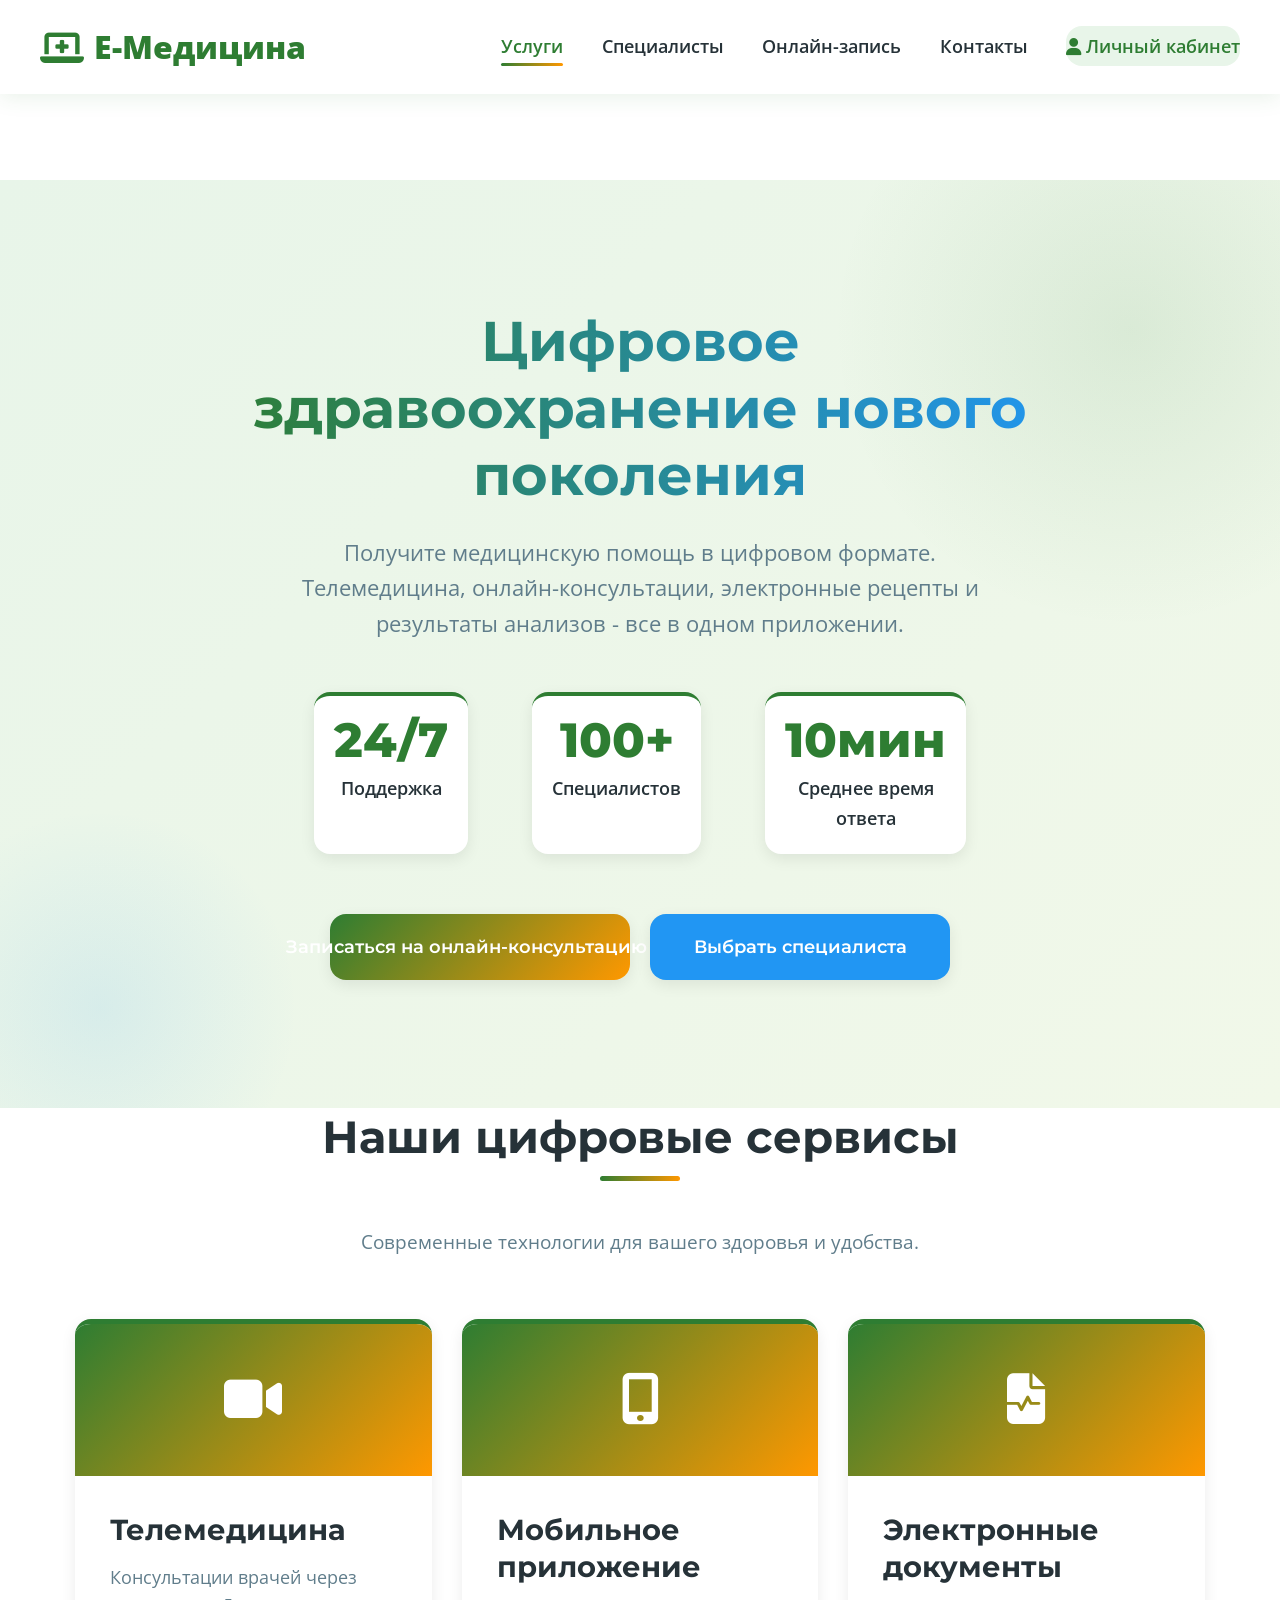
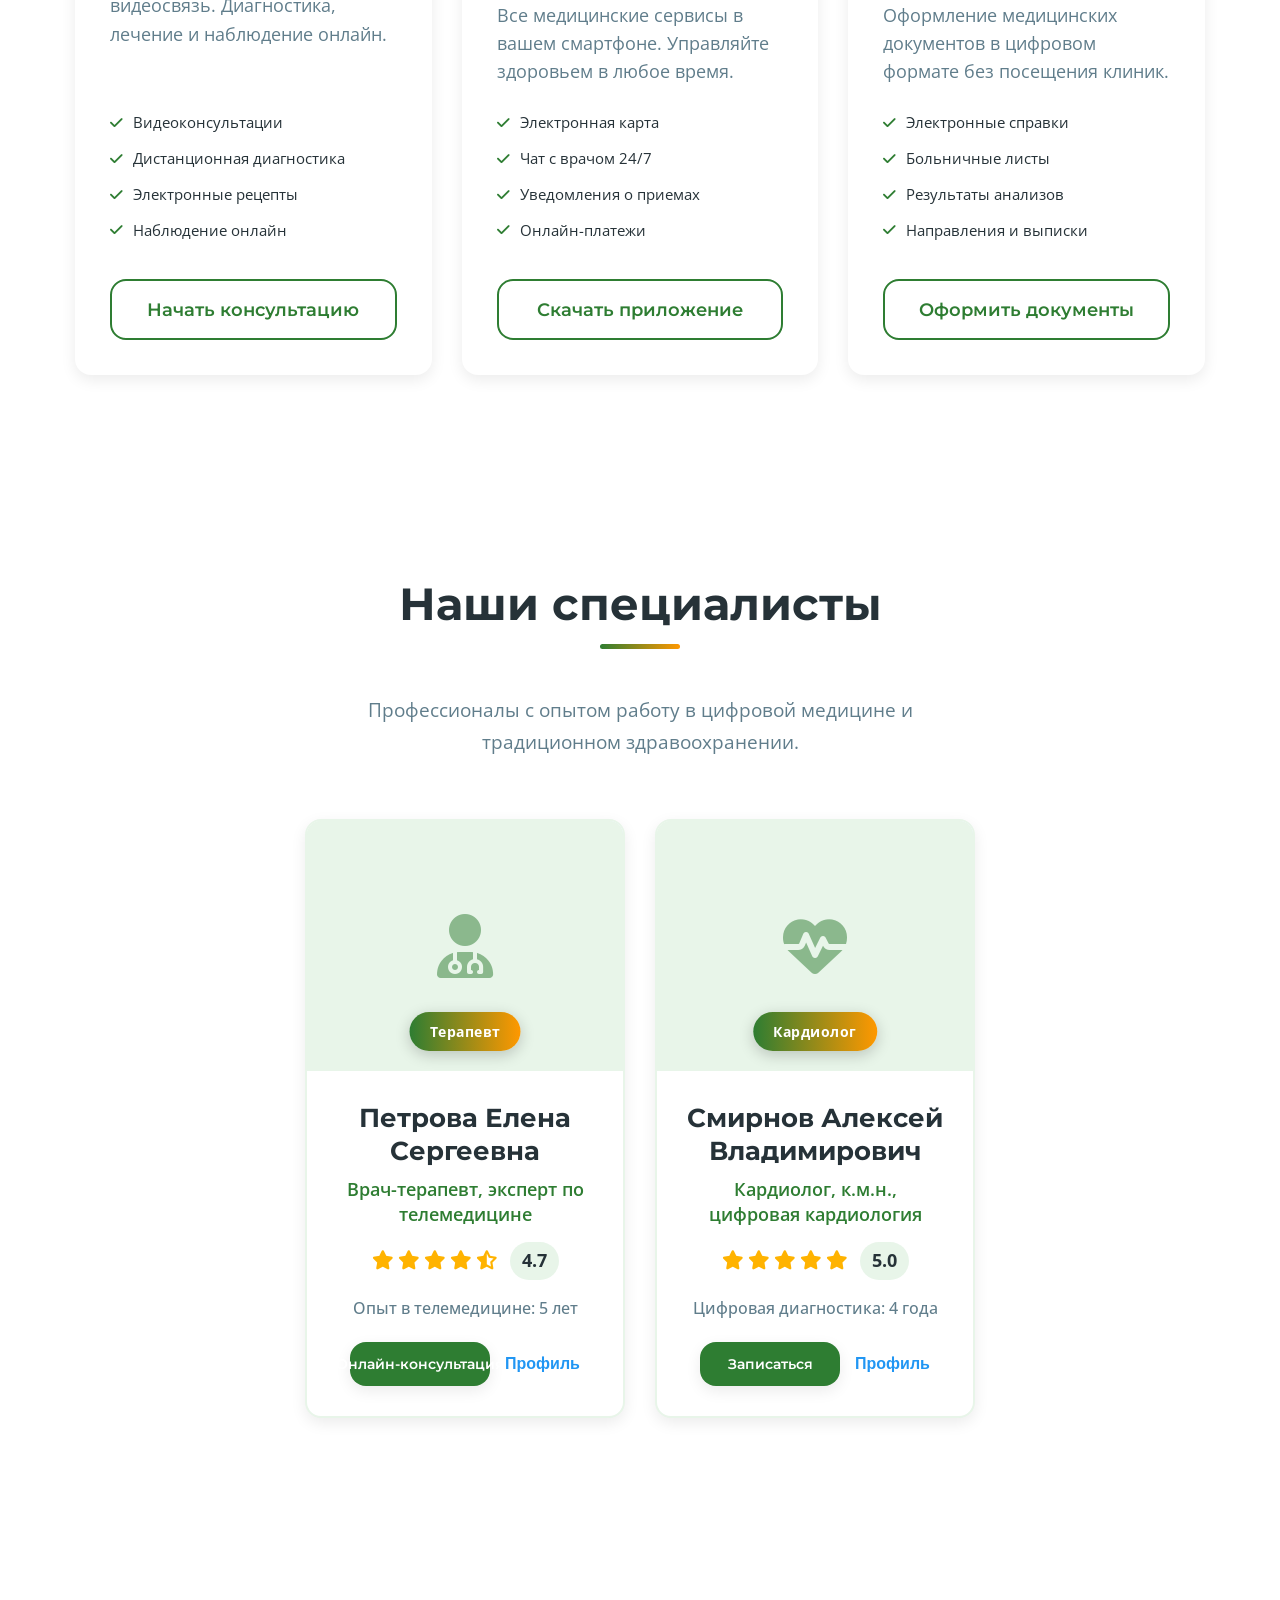
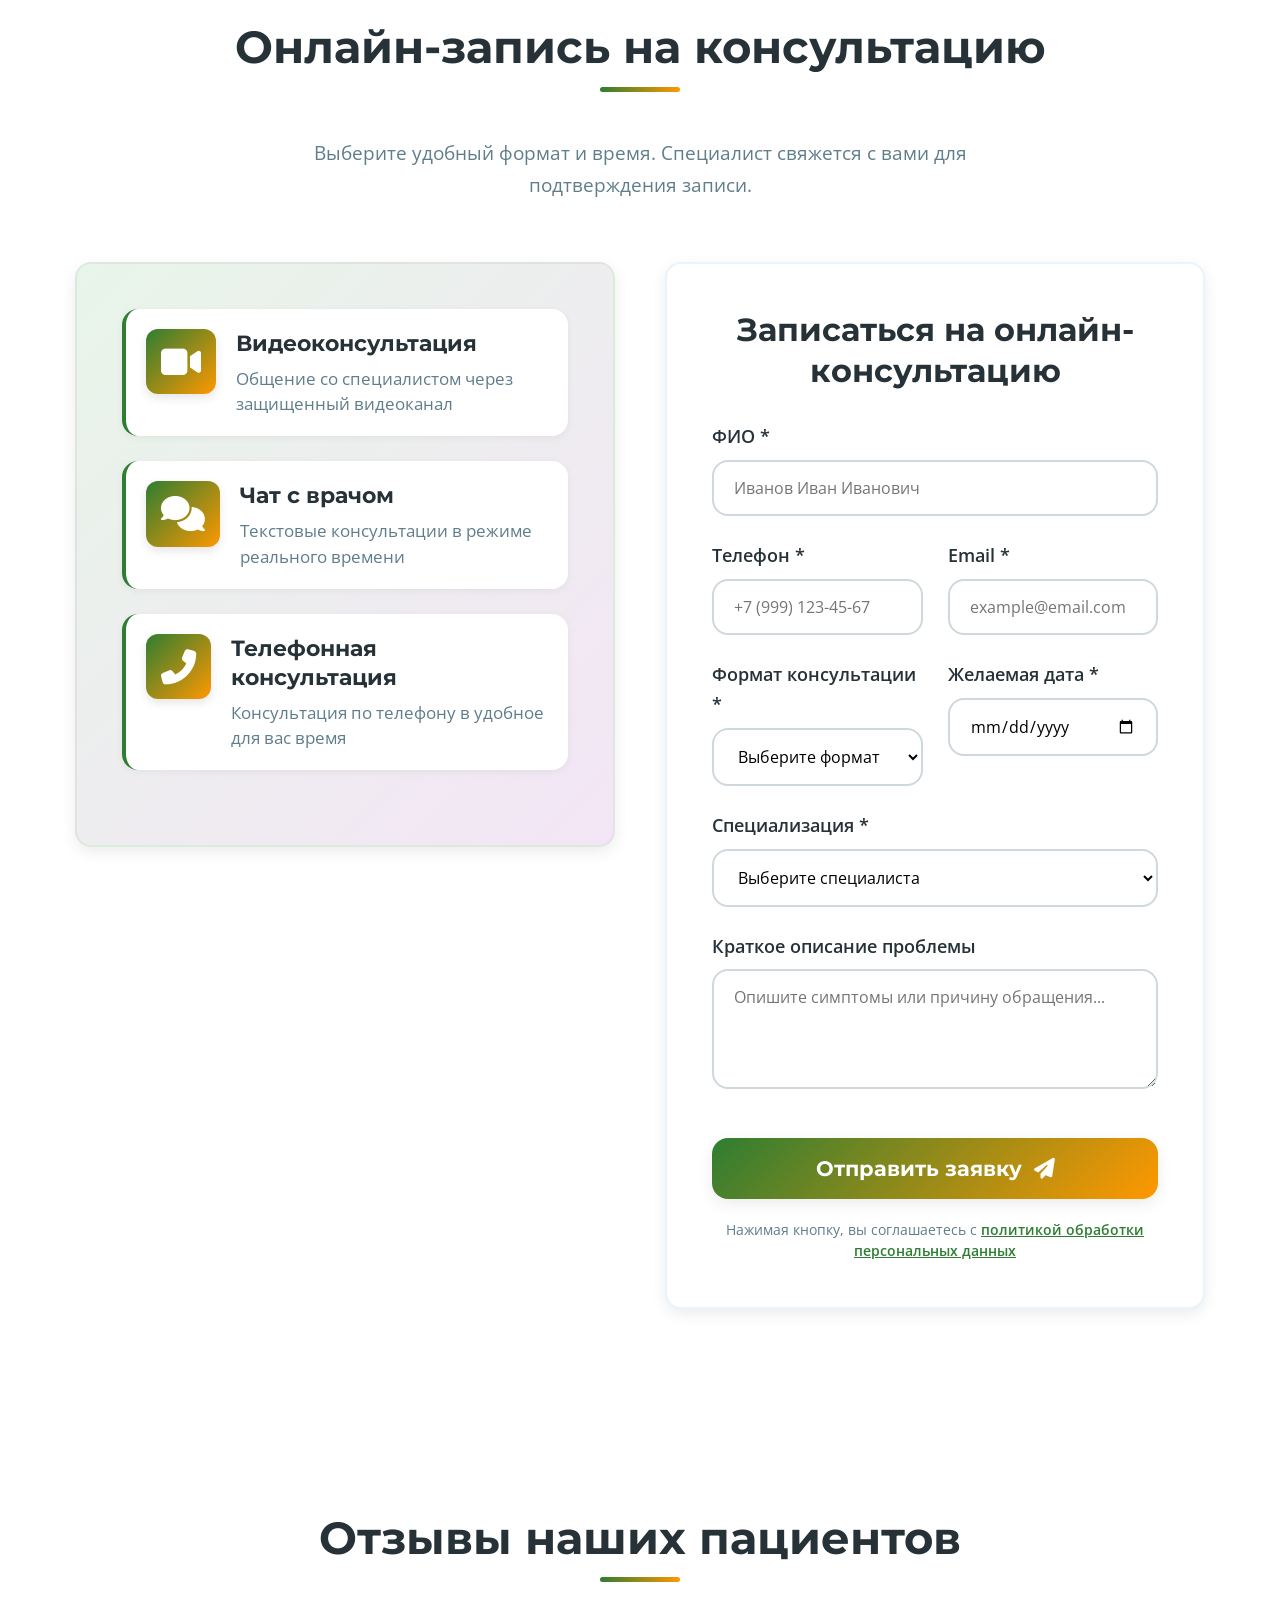
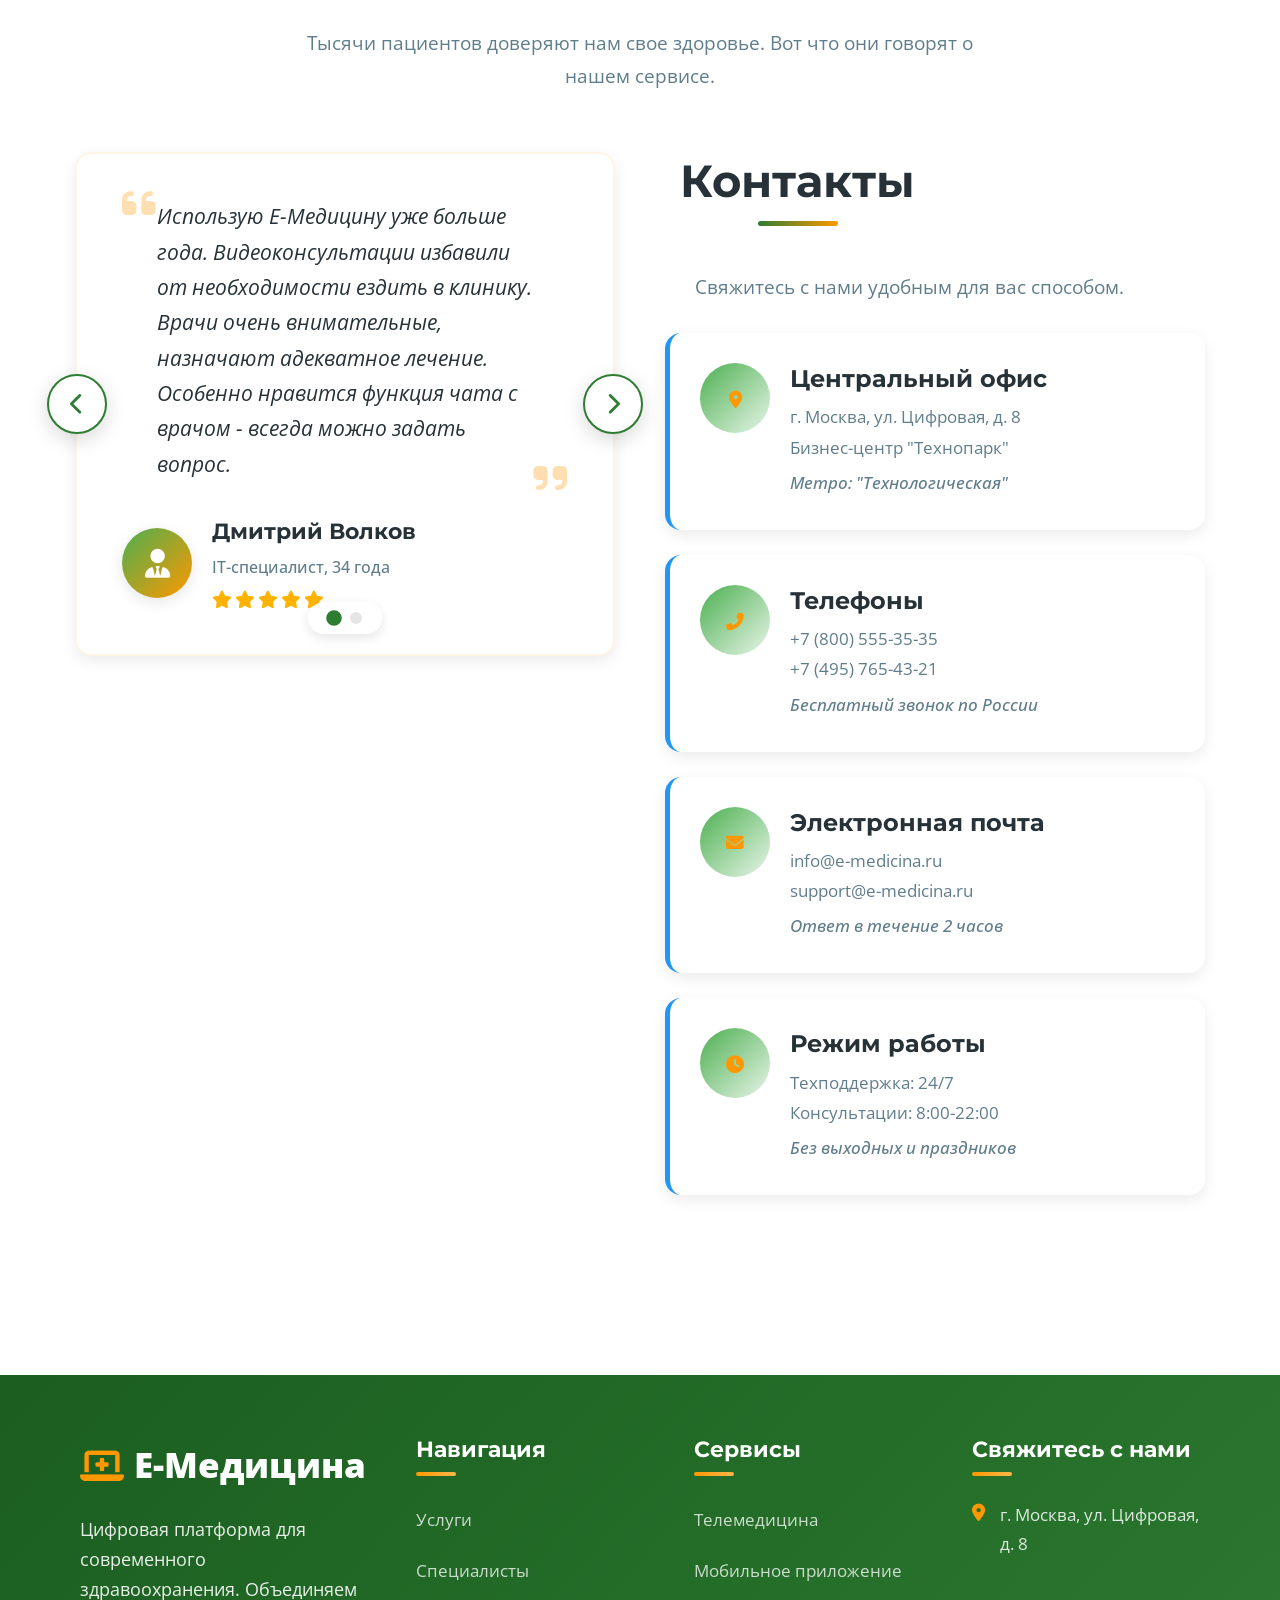
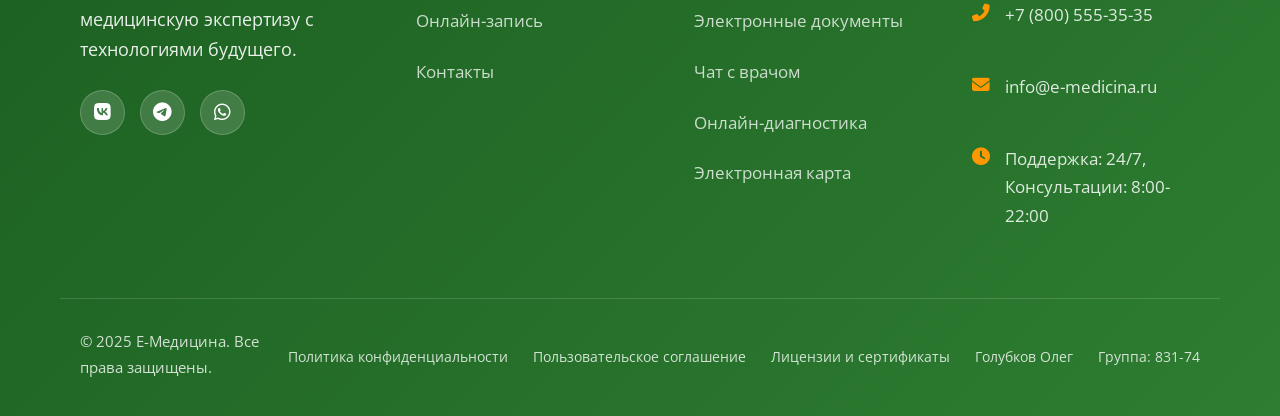
==== MEDICINE/index.html @ 04d15f05 "first commit" ====
<!DOCTYPE html>
<html lang="ru">
<head>
    <meta charset="UTF-8">
    <meta name="viewport" content="width=device-width, initial-scale=1.0">
    <title>E-Медицина - Цифровая платформа для вашего здоровья</title>
    <link rel="stylesheet" href="https://cdnjs.cloudflare.com/ajax/libs/font-awesome/6.4.0/css/all.min.css">
    <link rel="stylesheet" href="style.css">
    <link rel="preconnect" href="https://fonts.googleapis.com">
    <link rel="preconnect" href="https://fonts.gstatic.com" crossorigin>
    <link href="https://fonts.googleapis.com/css2?family=Montserrat:wght@400;500;600;700&family=Open+Sans:wght@300;400;500;600&display=swap" rel="stylesheet">
</head>
<body>
    <!-- Шапка сайта -->
    <header>
        <div class="container header-container">
            <a href="#" class="logo" onclick="scrollToTop()">
                <i class="fas fa-laptop-medical"></i>
                <span>E-Медицина</span>
            </a>

            <nav>
                <ul class="nav-links">
                    <li><a href="#home-services" class="nav-link active">Услуги</a></li>
                    <li><a href="#doctors" class="nav-link">Специалисты</a></li>
                    <li><a href="#appointment" class="nav-link">Онлайн-запись</a></li>
                    <li><a href="#testimonials-contacts" class="nav-link">Контакты</a></li>
                    <li><a href="#" class="login-btn"><i class="fas fa-user"></i> Личный кабинет</a></li>
                </ul>
                <div class="mobile-menu-btn">
                    <i class="fas fa-bars"></i>
                </div>
            </nav>
        </div>
    </header>

    <!-- Контейнер для контента -->
    <div class="main-content">
        <!-- Главная и Услуги -->
        <section id="home-services" class="page-section active">
            <div class="hero">
                <div class="container">
                    <div class="hero-content">
                        <h1>Цифровое здравоохранение нового поколения</h1>
                        <p class="hero-subtitle">Получите медицинскую помощь в цифровом формате. Телемедицина, онлайн-консультации, электронные рецепты и результаты анализов - все в одном приложении.</p>

                        <div class="hero-stats">
                            <div class="stat">
                                <span class="stat-number">24/7</span>
                                <span class="stat-text">Поддержка</span>
                            </div>
                            <div class="stat">
                                <span class="stat-number">100+</span>
                                <span class="stat-text">Специалистов</span>
                            </div>
                            <div class="stat">
                                <span class="stat-number">10мин</span>
                                <span class="stat-text">Среднее время ответа</span>
                            </div>
                        </div>

                        <div class="hero-buttons">
                            <a href="#appointment" class="btn btn-primary scroll-link">Записаться на онлайн-консультацию <i class="fas fa-arrow-right"></i></a>
                            <a href="#doctors" class="btn btn-secondary scroll-link">Выбрать специалиста</a>
                        </div>
                    </div>
                </div>
            </div>

            <div class="container">
                <div class="section-title">
                    <h2>Наши цифровые сервисы</h2>
                    <p>Современные технологии для вашего здоровья и удобства.</p>
                </div>

                <div class="services-grid">
                    <div class="service-card">
                        <div class="service-icon">
                            <i class="fas fa-video"></i>
                        </div>
                        <div class="service-content">
                            <h3>Телемедицина</h3>
                            <p>Консультации врачей через видеосвязь. Диагностика, лечение и наблюдение онлайн.</p>
                            <ul class="service-features">
                                <li><i class="fas fa-check"></i> Видеоконсультации</li>
                                <li><i class="fas fa-check"></i> Дистанционная диагностика</li>
                                <li><i class="fas fa-check"></i> Электронные рецепты</li>
                                <li><i class="fas fa-check"></i> Наблюдение онлайн</li>
                            </ul>
                            <a href="#appointment" class="btn btn-outline scroll-link">Начать консультацию</a>
                        </div>
                    </div>

                    <div class="service-card">
                        <div class="service-icon">
                            <i class="fas fa-mobile-alt"></i>
                        </div>
                        <div class="service-content">
                            <h3>Мобильное приложение</h3>
                            <p>Все медицинские сервисы в вашем смартфоне. Управляйте здоровьем в любое время.</p>
                            <ul class="service-features">
                                <li><i class="fas fa-check"></i> Электронная карта</li>
                                <li><i class="fas fa-check"></i> Чат с врачом 24/7</li>
                                <li><i class="fas fa-check"></i> Уведомления о приемах</li>
                                <li><i class="fas fa-check"></i> Онлайн-платежи</li>
                            </ul>
                            <a href="#appointment" class="btn btn-outline scroll-link">Скачать приложение</a>
                        </div>
                    </div>

                    <div class="service-card">
                        <div class="service-icon">
                            <i class="fas fa-file-medical-alt"></i>
                        </div>
                        <div class="service-content">
                            <h3>Электронные документы</h3>
                            <p>Оформление медицинских документов в цифровом формате без посещения клиник.</p>
                            <ul class="service-features">
                                <li><i class="fas fa-check"></i> Электронные справки</li>
                                <li><i class="fas fa-check"></i> Больничные листы</li>
                                <li><i class="fas fa-check"></i> Результаты анализов</li>
                                <li><i class="fas fa-check"></i> Направления и выписки</li>
                            </ul>
                            <a href="#appointment" class="btn btn-outline scroll-link">Оформить документы</a>
                        </div>
                    </div>
                </div>
            </div>
        </section>

        <!-- Врачи -->
    <section id="doctors" class="page-section">
    <div class="container">
        <div class="section-title">
            <h2>Наши специалисты</h2>
            <p>Профессионалы с опытом работу в цифровой медицине и традиционном здравоохранении.</p>
        </div>

        <div class="doctors-grid">
            <!-- Карточка первого врача -->
            <div class="doctor-card">
                <div class="doctor-img">
                    <!-- Основное изображение -->
                    <img src="https://images.unsplash.com/photo-1559839734-2b71ea197ec2?ixlib=rb-4.0.3&ixid=M3wxMjA3fDB8MHxwaG90by1wYWdlfHx8fGVufDB8fHx8fA%3D%3D&auto=format&fit=crop&w=600&q=80"
                         alt="Петрова Елена Сергеевна - врач-терапевт"
                         loading="lazy"
                         onerror="this.style.display='none'; this.nextElementSibling.style.display='flex';">
                    <div class="img-placeholder">
                        <i class="fas fa-user-md"></i>
                    </div>
                    <div class="doctor-badge">Терапевт</div>
                </div>
                <div class="doctor-info">
                    <h3>Петрова Елена Сергеевна</h3>
                    <p class="doctor-specialty">Врач-терапевт, эксперт по телемедицине</p>
                    <div class="doctor-rating">
                        <i class="fas fa-star"></i>
                        <i class="fas fa-star"></i>
                        <i class="fas fa-star"></i>
                        <i class="fas fa-star"></i>
                        <i class="fas fa-star-half-alt"></i>
                        <span class="rating-value">4.7</span>
                    </div>
                    <p class="doctor-exp">Опыт в телемедицине: 5 лет</p>
                    <div class="doctor-actions">
                        <a href="#appointment" class="btn btn-small scroll-link">Онлайн-консультация</a>
                        <button class="btn-text">Профиль</button>
                    </div>
                </div>
            </div>

            <!-- Карточка второго врача -->
            <div class="doctor-card">
                <div class="doctor-img">
                    <!-- Основное изображение -->
                    <img src="https://images.unsplash.com/photo-1537368910025-700350fe46c7?ixlib=rb-4.0.3&ixid=M3wxMjA3fDB8MHxwaG90by1wYWdlfHx8fGVufDB8fHx8fA%3D%3D&auto=format&fit=crop&w=600&q=80"
                         alt="Смирнов Алексей Владимирович - кардиолог"
                         loading="lazy"
                         onerror="this.style.display='none'; this.nextElementSibling.style.display='flex';">
                    <div class="img-placeholder">
                        <i class="fas fa-heartbeat"></i>
                    </div>
                    <div class="doctor-badge">Кардиолог</div>
                </div>
                <div class="doctor-info">
                    <h3>Смирнов Алексей Владимирович</h3>
                    <p class="doctor-specialty">Кардиолог, к.м.н., цифровая кардиология</p>
                    <div class="doctor-rating">
                        <i class="fas fa-star"></i>
                        <i class="fas fa-star"></i>
                        <i class="fas fa-star"></i>
                        <i class="fas fa-star"></i>
                        <i class="fas fa-star"></i>
                        <span class="rating-value">5.0</span>
                    </div>
                    <p class="doctor-exp">Цифровая диагностика: 4 года</p>
                    <div class="doctor-actions">
                        <a href="#appointment" class="btn btn-small scroll-link">Записаться</a>
                        <button class="btn-text">Профиль</button>
                    </div>
                </div>
            </div>
        </div>
    </div>
</section>

        <!-- Запись онлайн -->
        <section id="appointment" class="page-section">
            <div class="container">
                <div class="section-title">
                    <h2>Онлайн-запись на консультацию</h2>
                    <p>Выберите удобный формат и время. Специалист свяжется с вами для подтверждения записи.</p>
                </div>

                <div class="appointment-container">
                    <div class="appointment-info">
                        <div class="appointment-features">
                            <div class="feature">
                                <i class="fas fa-video"></i>
                                <div>
                                    <h4>Видеоконсультация</h4>
                                    <p>Общение со специалистом через защищенный видеоканал</p>
                                </div>
                            </div>
                            <div class="feature">
                                <i class="fas fa-comments"></i>
                                <div>
                                    <h4>Чат с врачом</h4>
                                    <p>Текстовые консультации в режиме реального времени</p>
                                </div>
                            </div>
                            <div class="feature">
                                <i class="fas fa-phone-alt"></i>
                                <div>
                                    <h4>Телефонная консультация</h4>
                                    <p>Консультация по телефону в удобное для вас время</p>
                                </div>
                            </div>
                        </div>
                    </div>

                    <div class="appointment-form-container">
                        <form class="appointment-form">
                            <h3>Записаться на онлайн-консультацию</h3>

                            <div class="form-group">
                                <label for="name">ФИО *</label>
                                <input type="text" id="name" placeholder="Иванов Иван Иванович" required>
                            </div>

                            <div class="form-row">
                                <div class="form-group">
                                    <label for="phone">Телефон *</label>
                                    <input type="tel" id="phone" placeholder="+7 (999) 123-45-67" required>
                                </div>

                                <div class="form-group">
                                    <label for="email">Email *</label>
                                    <input type="email" id="email" placeholder="example@email.com" required>
                                </div>
                            </div>

                            <div class="form-row">
                                <div class="form-group">
                                    <label for="consult-type">Формат консультации *</label>
                                    <select id="consult-type" required>
                                        <option value="" disabled selected>Выберите формат</option>
                                        <option value="video">Видеоконсультация</option>
                                        <option value="chat">Чат с врачом</option>
                                        <option value="phone">Телефонная консультация</option>
                                    </select>
                                </div>

                                <div class="form-group">
                                    <label for="date">Желаемая дата *</label>
                                    <input type="date" id="date" required>
                                </div>
                            </div>

                            <div class="form-group">
                                <label for="specialty">Специализация *</label>
                                <select id="specialty" required>
                                    <option value="" disabled selected>Выберите специалиста</option>
                                    <option value="therapist">Терапевт</option>
                                    <option value="cardiologist">Кардиолог</option>
                                    <option value="neurologist">Невролог</option>
                                    <option value="pediatrician">Педиатр</option>
                                    <option value="endocrinologist">Эндокринолог</option>
                                    <option value="gastroenterologist">Гастроэнтеролог</option>
                                </select>
                            </div>

                            <div class="form-group">
                                <label for="message">Краткое описание проблемы</label>
                                <textarea id="message" placeholder="Опишите симптомы или причину обращения..."></textarea>
                            </div>

                            <button type="submit" class="btn btn-primary submit-btn">Отправить заявку <i class="fas fa-paper-plane"></i></button>
                            <p class="form-note">Нажимая кнопку, вы соглашаетесь с <a href="#">политикой обработки персональных данных</a></p>
                        </form>
                    </div>
                </div>
            </div>
        </section>

        <!-- Отзывы и Контакты -->
        <section id="testimonials-contacts" class="page-section">
            <div class="container">
                <div class="section-title">
                    <h2>Отзывы наших пациентов</h2>
                    <p>Тысячи пациентов доверяют нам свое здоровье. Вот что они говорят о нашем сервисе.</p>
                </div>

                <div class="testimonials-contacts-container">
                    <div class="testimonials-section">
                        <div class="testimonials-slider">
                            <div class="slider-container">
                                <!-- Слайд 1 -->
                                <div class="testimonial-slide active">
                                    <div class="testimonial-content">
                                        <div class="testimonial-text">
                                            <i class="fas fa-quote-left quote-icon"></i>
                                            <p>Использую E-Медицину уже больше года. Видеоконсультации избавили от необходимости ездить в клинику. Врачи очень внимательные, назначают адекватное лечение. Особенно нравится функция чата с врачом - всегда можно задать вопрос.</p>
                                            <i class="fas fa-quote-right quote-icon"></i>
                                        </div>
                                        <div class="testimonial-author">
                                            <div class="author-img">
                                                <i class="fas fa-user-tie"></i>
                                            </div>
                                            <div class="author-info">
                                                <h4>Дмитрий Волков</h4>
                                                <p>IT-специалист, 34 года</p>
                                                <div class="author-rating">
                                                    <i class="fas fa-star"></i>
                                                    <i class="fas fa-star"></i>
                                                    <i class="fas fa-star"></i>
                                                    <i class="fas fa-star"></i>
                                                    <i class="fas fa-star"></i>
                                                </div>
                                            </div>
                                        </div>
                                    </div>
                                </div>

                                <!-- Слайд 2 -->
                                <div class="testimonial-slide">
                                    <div class="testimonial-content">
                                        <div class="testimonial-text">
                                            <i class="fas fa-quote-left quote-icon"></i>
                                            <p>Как маме двоих детей очень удобно получать консультации онлайн. Не нужно вести детей в поликлинику. Врачи внимательные, назначают лечение, выписывают электронные рецепты. Оформление справок в садик занимает 10 минут вместо 2 часов!</p>
                                            <i class="fas fa-quote-right quote-icon"></i>
                                        </div>
                                        <div class="testimonial-author">
                                            <div class="author-img">
                                                <i class="fas fa-user-graduate"></i>
                                            </div>
                                            <div class="author-info">
                                                <h4>Елена Петрова</h4>
                                                <p>Преподаватель, мама двоих детей</p>
                                                <div class="author-rating">
                                                    <i class="fas fa-star"></i>
                                                    <i class="fas fa-star"></i>
                                                    <i class="fas fa-star"></i>
                                                    <i class="fas fa-star"></i>
                                                    <i class="fas fa-star-half-alt"></i>
                                                </div>
                                            </div>
                                        </div>
                                    </div>
                                </div>
                            </div>

                            <!-- Индикаторы слайдов -->
                            <div class="slider-indicators">
                                <button class="indicator active" data-slide="0"></button>
                                <button class="indicator" data-slide="1"></button>
                            </div>

                            <!-- Кнопки навигации -->
                            <button class="slider-btn prev-btn">
                                <i class="fas fa-chevron-left"></i>
                            </button>
                            <button class="slider-btn next-btn">
                                <i class="fas fa-chevron-right"></i>
                            </button>
                        </div>
                    </div>

                    <div class="contacts-section">
                        <div class="section-title" style="text-align: left; margin-bottom: 30px;">
                            <h2>Контакты</h2>
                            <p>Свяжитесь с нами удобным для вас способом.</p>
                        </div>

                        <div class="contact-info">
                            <div class="contact-card">
                                <div class="contact-icon">
                                    <i class="fas fa-map-marker-alt"></i>
                                </div>
                                <div class="contact-details">
                                    <h3>Центральный офис</h3>
                                    <p>г. Москва, ул. Цифровая, д. 8</p>
                                    <p>Бизнес-центр "Технопарк"</p>
                                    <p class="contact-note">Метро: "Технологическая"</p>
                                </div>
                            </div>

                            <div class="contact-card">
                                <div class="contact-icon">
                                    <i class="fas fa-phone-alt"></i>
                                </div>
                                <div class="contact-details">
                                    <h3>Телефоны</h3>
                                    <p>+7 (800) 555-35-35</p>
                                    <p>+7 (495) 765-43-21</p>
                                    <p class="contact-note">Бесплатный звонок по России</p>
                                </div>
                            </div>

                            <div class="contact-card">
                                <div class="contact-icon">
                                    <i class="fas fa-envelope"></i>
                                </div>
                                <div class="contact-details">
                                    <h3>Электронная почта</h3>
                                    <p>info@e-medicina.ru</p>
                                    <p>support@e-medicina.ru</p>
                                    <p class="contact-note">Ответ в течение 2 часов</p>
                                </div>
                            </div>

                            <div class="contact-card">
                                <div class="contact-icon">
                                    <i class="fas fa-clock"></i>
                                </div>
                                <div class="contact-details">
                                    <h3>Режим работы</h3>
                                    <p>Техподдержка: 24/7</p>
                                    <p>Консультации: 8:00-22:00</p>
                                    <p class="contact-note">Без выходных и праздников</p>
                                </div>
                            </div>
                        </div>
                    </div>
                </div>
            </div>
        </section>
    </div>

    <!-- Подвал -->
    <footer>
        <div class="container">
            <div class="footer-top">
                <div class="footer-info">
                    <a href="#" class="logo" onclick="scrollToTop()">
                        <i class="fas fa-laptop-medical"></i>
                        <span>E-Медицина</span>
                    </a>
                    <p>Цифровая платформа для современного здравоохранения. Объединяем медицинскую экспертизу с технологиями будущего.</p>
                    <div class="social-links">
                        <a href="#"><i class="fab fa-vk"></i></a>
                        <a href="#"><i class="fab fa-telegram"></i></a>
                        <a href="#"><i class="fab fa-whatsapp"></i></a>
                    </div>
                </div>

                <div class="footer-links">
                    <h3>Навигация</h3>
                    <ul>
                        <li><a href="#home-services" class="footer-link scroll-link">Услуги</a></li>
                        <li><a href="#doctors" class="footer-link scroll-link">Специалисты</a></li>
                        <li><a href="#appointment" class="footer-link scroll-link">Онлайн-запись</a></li>
                        <li><a href="#testimonials-contacts" class="footer-link scroll-link">Контакты</a></li>
                    </ul>
                </div>

                <div class="footer-links">
                    <h3>Сервисы</h3>
                    <ul>
                        <li><a href="#home-services" class="scroll-link">Телемедицина</a></li>
                        <li><a href="#home-services" class="scroll-link">Мобильное приложение</a></li>
                        <li><a href="#home-services" class="scroll-link">Электронные документы</a></li>
                        <li><a href="#appointment" class="scroll-link">Чат с врачом</a></li>
                        <li><a href="#home-services" class="scroll-link">Онлайн-диагностика</a></li>
                        <li><a href="#home-services" class="scroll-link">Электронная карта</a></li>
                    </ul>
                </div>

                <div class="footer-contact">
                    <h3>Свяжитесь с нами</h3>
                    <ul class="contact-info">
                        <li>
                            <i class="fas fa-map-marker-alt"></i>
                            <span>г. Москва, ул. Цифровая, д. 8</span>
                        </li>
                        <li>
                            <i class="fas fa-phone-alt"></i>
                            <span>+7 (800) 555-35-35</span>
                        </li>
                        <li>
                            <i class="fas fa-envelope"></i>
                            <span>info@e-medicina.ru</span>
                        </li>
                        <li>
                            <i class="fas fa-clock"></i>
                            <span>Поддержка: 24/7, Консультации: 8:00-22:00</span>
                        </li>
                    </ul>
                </div>
            </div>

            <div class="footer-bottom">
                <div class="copyright">
                    <p>&copy; 2025 E-Медицина. Все права защищены.</p>
                </div>
                <div class="footer-bottom-links">
                    <a href="#">Политика конфиденциальности</a>
                    <a href="#">Пользовательское соглашение</a>
                    <a href="#">Лицензии и сертификаты</a>
                    <a href="#">Голубков Олег</a>
                    <a href="#">Группа: 831-74</a>

                </div>
            </div>
        </div>
    </footer>

    <script>
        // Навигация по якорям
        document.addEventListener('DOMContentLoaded', function() {
            // Все ссылки для навигации
            const navLinks = document.querySelectorAll('.nav-link, .scroll-link, .footer-link');
            const sections = document.querySelectorAll('.page-section');
            
            // Функция для плавной прокрутки к элементу
            function scrollToSection(elementId) {
                const element = document.getElementById(elementId);
                if (element) {
                    const headerHeight = document.querySelector('header').offsetHeight;
                    const elementPosition = element.offsetTop - headerHeight;
                    
                    window.scrollTo({
                        top: elementPosition,
                        behavior: 'smooth'
                    });
                    
                    // Обновляем активную ссылку в навигации
                    updateActiveNavLink(elementId);
                }
            }
            
            // Функция обновления активной ссылки в навигации
            function updateActiveNavLink(sectionId) {
                document.querySelectorAll('.nav-link').forEach(link => {
                    link.classList.remove('active');
                    if (link.getAttribute('href') === `#${sectionId}`) {
                        link.classList.add('active');
                    }
                });
            }
            
            // Обработчики для навигационных ссылок
            navLinks.forEach(link => {
                link.addEventListener('click', function(e) {
                    e.preventDefault();
                    const targetId = this.getAttribute('href').substring(1);
                    if (targetId) {
                        scrollToSection(targetId);
                    }
                });
            });
            
            // Обработчик для логотипа (прокрутка наверх)
            function scrollToTop() {
                window.scrollTo({
                    top: 0,
                    behavior: 'smooth'
                });
                
                // Обновляем активную ссылку
                document.querySelectorAll('.nav-link').forEach(link => {
                    link.classList.remove('active');
                });
                document.querySelector('.nav-link[href="#home-services"]').classList.add('active');
            }
            
            // Наблюдатель за скроллом для обновления активной ссылки
            function updateActiveLinkOnScroll() {
                let currentSection = '';
                const headerHeight = document.querySelector('header').offsetHeight;
                
                sections.forEach(section => {
                    const sectionTop = section.offsetTop - headerHeight - 100;
                    const sectionHeight = section.offsetHeight;
                    
                    if (window.scrollY >= sectionTop && window.scrollY < sectionTop + sectionHeight) {
                        currentSection = section.getAttribute('id');
                    }
                });
                
                if (currentSection) {
                    updateActiveNavLink(currentSection);
                } else if (window.scrollY < 100) {
                    document.querySelectorAll('.nav-link').forEach(link => {
                        link.classList.remove('active');
                    });
                    document.querySelector('.nav-link[href="#home-services"]').classList.add('active');
                }
            }
            
            // Инициализация наблюдателя за скроллом
            window.addEventListener('scroll', updateActiveLinkOnScroll);
            
            // Мобильное меню
            const mobileMenuBtn = document.querySelector('.mobile-menu-btn');
            const navLinksContainer = document.querySelector('.nav-links');
            
            if (mobileMenuBtn) {
                mobileMenuBtn.addEventListener('click', function() {
                    navLinksContainer.style.display = 
                        navLinksContainer.style.display === 'flex' ? 'none' : 'flex';
                    
                    if (navLinksContainer.style.display === 'flex') {
                        navLinksContainer.style.flexDirection = 'column';
                        navLinksContainer.style.position = 'absolute';
                        navLinksContainer.style.top = '100%';
                        navLinksContainer.style.left = '0';
                        navLinksContainer.style.right = '0';
                        navLinksContainer.style.backgroundColor = 'white';
                        navLinksContainer.style.padding = '20px';
                        navLinksContainer.style.boxShadow = '0 5px 15px rgba(0,0,0,0.1)';
                        navLinksContainer.style.gap = '15px';
                    }
                });
            }
            
            // Слайдер отзывов
            const slides = document.querySelectorAll('.testimonial-slide');
            const indicators = document.querySelectorAll('.indicator');
            const prevBtn = document.querySelector('.prev-btn');
            const nextBtn = document.querySelector('.next-btn');
            let currentSlide = 0;
            let slideInterval;
            
            // Функция показа слайда
            function showSlide(index) {
                // Скрываем все слайды
                slides.forEach(slide => {
                    slide.classList.remove('active');
                });
                
                // Убираем активный класс со всех индикаторов
                indicators.forEach(indicator => {
                    indicator.classList.remove('active');
                });
                
                // Показываем текущий слайд и активируем соответствующий индикатор
                slides[index].classList.add('active');
                indicators[index].classList.add('active');
                
                currentSlide = index;
            }
            
            // Функция следующего слайда
            function nextSlide() {
                let nextIndex = (currentSlide + 1) % slides.length;
                showSlide(nextIndex);
            }
            
            // Функция предыдущего слайда
            function prevSlide() {
                let prevIndex = (currentSlide - 1 + slides.length) % slides.length;
                showSlide(prevIndex);
            }
            
            // Автопереключение слайдов каждые 5 секунд
            function startAutoSlide() {
                slideInterval = setInterval(nextSlide, 5000);
            }
            
            // Остановка автопереключения
            function stopAutoSlide() {
                clearInterval(slideInterval);
            }
            
            // Назначаем обработчики событий
            if (nextBtn && prevBtn) {
                nextBtn.addEventListener('click', function() {
                    nextSlide();
                    stopAutoSlide();
                    startAutoSlide();
                });
                
                prevBtn.addEventListener('click', function() {
                    prevSlide();
                    stopAutoSlide();
                    startAutoSlide();
                });
                
                // Обработчики для индикаторов
                indicators.forEach((indicator, index) => {
                    indicator.addEventListener('click', function() {
                        showSlide(index);
                        stopAutoSlide();
                        startAutoSlide();
                    });
                });
                
                // Останавливаем автопрокрутку при наведении на слайдер
                const slider = document.querySelector('.testimonials-slider');
                slider.addEventListener('mouseenter', stopAutoSlide);
                slider.addEventListener('mouseleave', startAutoSlide);
                
                // Запускаем автопрокрутку при загрузке страницы
                startAutoSlide();
            }
            
            // Инициализация активной ссылки при загрузке
            updateActiveLinkOnScroll();
        });
        
        // Глобальная функция для прокрутки наверх
        window.scrollToTop = function() {
            window.scrollTo({
                top: 0,
                behavior: 'smooth'
            });
            
            // Обновляем активную ссылку
            document.querySelectorAll('.nav-link').forEach(link => {
                link.classList.remove('active');
            });
            document.querySelector('.nav-link[href="#home-services"]').classList.add('active');
        };
    </script>
</body>
</html>
---- MEDICINE/style.css ----
/* Общие стили с новой цветовой гаммой */
* {
    margin: 0;
    padding: 0;
    box-sizing: border-box;
}

:root {
    --primary: #2E7D32; /* Глубокий зеленый - здоровье, медицина */
    --primary-dark: #1B5E20; /* Темный зеленый */
    --primary-light: #4CAF50; /* Светлый зеленый */
    --secondary: #2196F3; /* Яркий синий - доверие, профессионализм */
    --secondary-dark: #1976D2; /* Темный синий */
    --accent: #FF9800; /* Оранжевый акцент - внимание, энергия */
    --accent-dark: #F57C00; /* Темный оранжевый */
    --light: #F5F7FA; /* Светлый фон */
    --light-blue: #E8F5E9; /* Светло-зеленый фон */
    --dark: #263238; /* Темный текст */
    --gray: #607D8B; /* Серый текст */
    --light-gray: #ECEFF1; /* Светло-серый */
    --border-color: #CFD8DC; /* Цвет границ */
    --shadow: 0 5px 15px rgba(0, 0, 0, 0.08);
    --shadow-hover: 0 10px 25px rgba(0, 0, 0, 0.12);
    --radius: 16px; /* Увеличенный радиус скругления */
    --transition: all 0.3s cubic-bezier(0.4, 0, 0.2, 1);
}

body {
    color: var(--dark);
    line-height: 1.7;
    background-color: #fff;
    font-family: 'Open Sans', sans-serif;
    overflow-x: hidden;
    width: 100%;
    max-width: 100%;
}

h1, h2, h3, h4, h5, h6 {
    font-family: 'Montserrat', sans-serif;
    font-weight: 700;
    line-height: 1.3;
}

.container {
    width: 100%;
    max-width: 1200px;
    margin: 0 auto;
    padding: 0 20px;
}

a {
    text-decoration: none;
    color: inherit;
}

ul {
    list-style: none;
}

/* Секции для одностраничного сайта */
.page-section {
    padding: 100px 0;
    width: 100%;
    overflow: hidden;
    scroll-margin-top: 80px;
}

.section-title {
    text-align: center;
    margin-bottom: 60px;
    padding: 0 15px;
}

.section-title h2 {
    font-size: clamp(2rem, 5vw, 2.8rem);
    color: var(--dark);
    margin-bottom: 20px;
    position: relative;
    display: inline-block;
}

.section-title h2::after {
    content: '';
    position: absolute;
    width: 80px;
    height: 5px;
    background: linear-gradient(to right, var(--primary), var(--accent));
    bottom: -15px;
    left: 50%;
    transform: translateX(-50%);
    border-radius: 3px;
}

.section-title p {
    color: var(--gray);
    max-width: 700px;
    margin: 40px auto 0;
    font-size: clamp(1rem, 2.5vw, 1.2rem);
    padding: 0 15px;
}

/* Кнопки с новой цветовой гаммой */
.btn {
    display: inline-flex;
    align-items: center;
    justify-content: center;
    gap: 12px;
    background-color: var(--primary);
    color: white;
    padding: 14px 28px;
    border-radius: var(--radius);
    font-weight: 600;
    border: none;
    cursor: pointer;
    transition: var(--transition);
    font-family: 'Montserrat', sans-serif;
    font-size: clamp(0.95rem, 2vw, 1.1rem);
    white-space: nowrap;
    max-width: 100%;
    box-shadow: var(--shadow);
}

.btn:hover {
    background-color: var(--primary-dark);
    color: white;
    transform: translateY(-3px);
    box-shadow: var(--shadow-hover);
}

.btn-primary {
    background: linear-gradient(135deg, var(--primary), var(--accent));
}

.btn-primary:hover {
    background: linear-gradient(135deg, var(--primary-dark), var(--accent-dark));
}

.btn-secondary {
    background-color: var(--secondary);
}

.btn-secondary:hover {
    background-color: var(--secondary-dark);
}

.btn-outline {
    background-color: transparent;
    color: var(--primary);
    border: 2px solid var(--primary);
    box-shadow: none;
}

.btn-outline:hover {
    background-color: var(--primary);
    color: white;
    box-shadow: var(--shadow);
}

.btn-small {
    padding: 10px 20px;
    font-size: 0.9rem;
}

.btn-text {
    color: var(--secondary);
    font-weight: 600;
    transition: var(--transition);
    background: none;
    border: none;
    cursor: pointer;
    padding: 0;
    font-size: inherit;
}

.btn-text:hover {
    color: var(--secondary-dark);
    text-decoration: underline;
}

/* Шапка сайта с новой цветовой гаммой и логотипом */
header {
    background-color: rgba(255, 255, 255, 0.98);
    box-shadow: 0 4px 20px rgba(46, 125, 50, 0.1);
    position: fixed;
    top: 0;
    left: 0;
    right: 0;
    z-index: 1000;
    backdrop-filter: blur(10px);
    width: 100%;
    padding: 0 20px;
}

.header-container {
    display: flex;
    justify-content: space-between;
    align-items: center;
    padding: 20px 0;
    width: 100%;
    max-width: 1200px;
    margin: 0 auto;
}

.logo {
    display: flex;
    align-items: center;
    font-size: clamp(1.5rem, 4vw, 2rem);
    font-weight: 800;
    color: var(--primary);
    transition: var(--transition);
    white-space: nowrap;
    cursor: pointer;
}

.logo i {
    margin-right: 10px;
    font-size: clamp(1.8rem, 4vw, 2.2rem);
    color: var(--primary);
    transition: var(--transition);
}

.logo:hover {
    color: var(--primary-dark);
}

.logo:hover i {
    transform: scale(1.1) rotate(-5deg);
}

.nav-links {
    display: flex;
    align-items: center;
    gap: clamp(20px, 3vw, 40px);
}

.nav-links a {
    font-weight: 600;
    transition: var(--transition);
    position: relative;
    font-size: clamp(0.9rem, 2vw, 1.1rem);
    white-space: nowrap;
    padding: 8px 0;
}

.nav-links a:hover {
    color: var(--primary);
}

.nav-links a::after {
    content: '';
    position: absolute;
    width: 0;
    height: 3px;
    background: linear-gradient(to right, var(--primary), var(--accent));
    left: 0;
    bottom: 0;
    transition: width 0.3s;
    border-radius: 2px;
}

.nav-links a:hover::after {
    width: 100%;
}

.nav-links .active {
    color: var(--primary);
}

.nav-links .active::after {
    width: 100%;
}

.login-btn {
    background-color: var(--light-blue);
    color: var(--primary);
    padding: 10px 20px;
    border-radius: var(--radius);
    transition: var(--transition);
    font-size: clamp(0.9rem, 2vw, 1.1rem);
    font-weight: 600;
}

.login-btn:hover {
    background-color: var(--primary);
    color: white;
    transform: translateY(-2px);
}

.login-btn:hover::after {
    width: 0;
}

.mobile-menu-btn {
    display: none;
    font-size: 1.8rem;
    cursor: pointer;
    color: var(--primary);
    background: none;
    border: none;
    padding: 8px;
    transition: var(--transition);
}

.mobile-menu-btn:hover {
    color: var(--primary-dark);
    transform: scale(1.1);
}

/* Контейнер для контента */
.main-content {
    margin-top: 80px;
    width: 100%;
}

/* Главный баннер с новым текстом */
.hero {
    background: linear-gradient(135deg, #E8F5E9 0%, #F1F8E9 100%);
    padding: clamp(80px, 10vw, 140px) 0;
    position: relative;
    overflow: hidden;
    text-align: center;
    width: 100%;
}

.hero::before,
.hero::after {
    content: '';
    position: absolute;
    border-radius: 50%;
    background: radial-gradient(circle, rgba(46, 125, 50, 0.1) 0%, rgba(46, 125, 50, 0) 70%);
}

.hero::before {
    width: clamp(300px, 50vw, 600px);
    height: clamp(300px, 50vw, 600px);
    top: -150px;
    right: -150px;
}

.hero::after {
    width: clamp(200px, 40vw, 400px);
    height: clamp(200px, 40vw, 400px);
    background: radial-gradient(circle, rgba(33, 150, 243, 0.1) 0%, rgba(33, 150, 243, 0) 70%);
    bottom: -100px;
    left: -100px;
}

.hero .container {
    position: relative;
    z-index: 1;
    max-width: 1000px;
    margin: 0 auto;
    padding: 0 20px;
}

.hero-content {
    max-width: 900px;
    margin: 0 auto;
    padding: 0 15px;
}

.hero h1 {
    font-size: clamp(2rem, 5vw, 3.5rem);
    margin-bottom: 25px;
    background: linear-gradient(to right, var(--primary), var(--secondary));
    -webkit-background-clip: text;
    background-clip: text;
    color: transparent;
    line-height: 1.2;
    padding: 0 15px;
}

.hero-subtitle {
    font-size: clamp(1.1rem, 2.5vw, 1.4rem);
    color: var(--gray);
    margin-bottom: 50px;
    line-height: 1.6;
    max-width: 800px;
    margin-left: auto;
    margin-right: auto;
    padding: 0 20px;
}

.hero-stats {
    display: flex;
    justify-content: center;
    gap: clamp(30px, 5vw, 80px);
    margin-bottom: 60px;
    flex-wrap: wrap;
    padding: 0 15px;
}

.stat {
    display: flex;
    flex-direction: column;
    align-items: center;
    text-align: center;
    min-width: 120px;
    padding: 20px;
    background: white;
    border-radius: var(--radius);
    box-shadow: var(--shadow);
    transition: var(--transition);
    border-top: 4px solid var(--primary);
}

.stat:hover {
    transform: translateY(-5px);
    box-shadow: var(--shadow-hover);
    border-top-color: var(--accent);
}

.stat-number {
    font-size: clamp(2.2rem, 4vw, 3rem);
    font-weight: 800;
    color: var(--primary);
    line-height: 1;
    margin-bottom: 10px;
    font-family: 'Montserrat', sans-serif;
}

.stat-text {
    font-size: clamp(0.9rem, 2vw, 1.1rem);
    color: var(--dark);
    font-weight: 600;
    max-width: 140px;
}

.hero-buttons {
    display: flex;
    justify-content: center;
    gap: 20px;
    flex-wrap: wrap;
    margin-top: 40px;
    padding: 0 15px;
}

.hero-buttons .btn {
    min-width: 250px;
    flex: 1;
    max-width: 300px;
    padding: 18px 32px;
    font-size: 1.1rem;
}

/* Секция услуг с новыми иконками */
.services-grid {
    display: grid;
    grid-template-columns: repeat(auto-fit, minmax(300px, 1fr));
    gap: 30px;
    margin-top: 60px;
    padding: 0 15px;
}

.service-card {
    background-color: white;
    border-radius: var(--radius);
    overflow: hidden;
    box-shadow: var(--shadow);
    transition: var(--transition);
    display: flex;
    flex-direction: column;
    height: 100%;
    width: 100%;
    border-top: 5px solid var(--primary);
}

.service-card:hover {
    transform: translateY(-10px) scale(1.02);
    box-shadow: var(--shadow-hover);
    border-top-color: var(--accent);
}

.service-icon {
    background: linear-gradient(135deg, var(--primary), var(--accent));
    padding: clamp(30px, 6vw, 50px);
    text-align: center;
}

.service-icon i {
    font-size: clamp(2.5rem, 4vw, 3.5rem);
    color: white;
}

.service-content {
    padding: clamp(25px, 4vw, 35px);
    flex-grow: 1;
    display: flex;
    flex-direction: column;
}

.service-content h3 {
    font-size: clamp(1.4rem, 3vw, 1.8rem);
    margin-bottom: 15px;
    color: var(--dark);
}

.service-content p {
    color: var(--gray);
    margin-bottom: 25px;
    line-height: 1.6;
    flex-grow: 1;
    font-size: clamp(0.95rem, 2vw, 1.1rem);
}

.service-features {
    margin-bottom: 25px;
}

.service-features li {
    display: flex;
    align-items: center;
    gap: 10px;
    margin-bottom: 10px;
    color: var(--dark);
    font-size: 0.95rem;
}

.service-features li i {
    color: var(--primary);
    font-size: 0.9rem;
}

/* Секция врачи */
.doctors-grid {
    display: grid;
    grid-template-columns: repeat(auto-fit, minmax(280px, 1fr));
    gap: 30px;
    margin-top: 60px;
    padding: 0 15px;
    max-width: 700px;
    margin-left: auto;
    margin-right: auto;
}

@media (min-width: 768px) {
    .doctors-grid {
        grid-template-columns: repeat(2, 1fr);
    }
}

.doctor-card {
    background-color: white;
    border-radius: var(--radius);
    overflow: hidden;
    box-shadow: var(--shadow);
    transition: var(--transition);
    height: 100%;
    display: flex;
    flex-direction: column;
    width: 100%;
    border: 2px solid var(--light-blue);
}

.doctor-card:hover {
    transform: translateY(-10px);
    box-shadow: var(--shadow-hover);
    border-color: var(--primary-light);
}

.doctor-img {
    height: 250px;
    position: relative;
    overflow: hidden;
    background: linear-gradient(135deg, var(--light-blue), #E3F2FD);
}

.doctor-img img {
    width: 100%;
    height: 100%;
    object-fit: cover;
    display: block;
    transition: transform 0.5s ease;
    position: relative;
    z-index: 1;
}

.doctor-card:hover .doctor-img img {
    transform: scale(1.05);
}

.img-placeholder {
    position: absolute;
    top: 0;
    left: 0;
    width: 100%;
    height: 100%;
    display: flex;
    align-items: center;
    justify-content: center;
    background-color: var(--light-blue);
    z-index: 0;
}

.img-placeholder i {
    font-size: clamp(3rem, 5vw, 4.5rem);
    color: var(--primary);
    opacity: 0.5;
}

.doctor-img img.loaded ~ .img-placeholder {
    display: none;
}

.doctor-badge {
    position: absolute;
    bottom: 20px;
    left: 50%;
    transform: translateX(-50%);
    background: linear-gradient(to right, var(--primary), var(--accent));
    color: white;
    padding: 8px 20px;
    border-radius: 30px;
    font-weight: 700;
    font-size: 0.85rem;
    z-index: 2;
    box-shadow: 0 4px 15px rgba(0, 0, 0, 0.2);
    white-space: nowrap;
    max-width: 90%;
    overflow: hidden;
    text-overflow: ellipsis;
    letter-spacing: 0.5px;
}

.doctor-info {
    padding: clamp(20px, 3vw, 30px);
    text-align: center;
    flex-grow: 1;
    display: flex;
    flex-direction: column;
}

.doctor-info h3 {
    font-size: clamp(1.3rem, 3vw, 1.6rem);
    margin-bottom: 10px;
    color: var(--dark);
}

.doctor-specialty {
    color: var(--primary);
    font-weight: 600;
    margin-bottom: 15px;
    font-size: clamp(0.95rem, 2vw, 1.1rem);
    line-height: 1.4;
}

.doctor-rating {
    display: flex;
    align-items: center;
    justify-content: center;
    gap: 4px;
    margin-bottom: 15px;
    flex-wrap: wrap;
}

.doctor-rating i {
    color: #FFB300;
    font-size: clamp(1rem, 2vw, 1.2rem);
}

.rating-value {
    font-weight: 700;
    color: var(--dark);
    margin-left: 8px;
    font-size: clamp(0.9rem, 2vw, 1.1rem);
    background: var(--light-blue);
    padding: 4px 12px;
    border-radius: 20px;
}

.doctor-exp {
    color: var(--gray);
    margin-bottom: 20px;
    font-size: clamp(0.9rem, 2vw, 1rem);
    font-weight: 500;
}

.doctor-actions {
    display: flex;
    justify-content: center;
    gap: 15px;
    margin-top: auto;
}

.doctor-actions .btn-small {
    flex: 1;
    max-width: 140px;
}

/* Вкладка Запись онлайн с новыми форматами */
.appointment-container {
    display: grid;
    grid-template-columns: 1fr;
    gap: 50px;
    align-items: start;
    padding: 0 15px;
}

@media (min-width: 992px) {
    .appointment-container {
        grid-template-columns: 1fr 1fr;
    }
}

.appointment-info {
    background: linear-gradient(135deg, var(--light-blue), #F3E5F5);
    padding: clamp(30px, 4vw, 45px);
    border-radius: var(--radius);
    box-shadow: var(--shadow);
    width: 100%;
    border: 2px solid rgba(76, 175, 80, 0.1);
}

.appointment-info h2 {
    font-size: clamp(1.6rem, 3vw, 2rem);
    margin-bottom: 25px;
    color: var(--dark);
}

.appointment-info > p {
    color: var(--gray);
    margin-bottom: 30px;
    line-height: 1.6;
    font-size: clamp(1rem, 2vw, 1.1rem);
}

.appointment-features {
    display: flex;
    flex-direction: column;
    gap: 25px;
    margin-bottom: 30px;
}

.feature {
    display: flex;
    gap: 20px;
    align-items: flex-start;
    padding: 20px;
    background: white;
    border-radius: var(--radius);
    box-shadow: 0 2px 8px rgba(0, 0, 0, 0.05);
    transition: var(--transition);
    border-left: 4px solid var(--primary);
}

.feature:hover {
    transform: translateX(5px);
    box-shadow: var(--shadow);
    border-left-color: var(--accent);
}

.feature i {
    font-size: clamp(1.8rem, 3vw, 2.2rem);
    color: white;
    background: linear-gradient(135deg, var(--primary), var(--accent));
    padding: 15px;
    border-radius: 12px;
    box-shadow: 0 4px 10px rgba(0, 0, 0, 0.1);
    flex-shrink: 0;
}

.feature div h4 {
    font-size: clamp(1.2rem, 2.5vw, 1.4rem);
    margin-bottom: 8px;
    color: var(--dark);
}

.feature div p {
    color: var(--gray);
    font-size: clamp(0.9rem, 2vw, 1.05rem);
    line-height: 1.5;
}

.appointment-form-container {
    background: white;
    padding: clamp(30px, 4vw, 45px);
    border-radius: var(--radius);
    box-shadow: var(--shadow);
    width: 100%;
    border: 2px solid rgba(33, 150, 243, 0.1);
}

.appointment-form h3 {
    font-size: clamp(1.6rem, 3vw, 2rem);
    margin-bottom: 30px;
    color: var(--dark);
    text-align: center;
}

.form-group {
    margin-bottom: 25px;
}

.form-group label {
    display: block;
    margin-bottom: 8px;
    font-weight: 600;
    color: var(--dark);
    font-size: clamp(0.95rem, 2vw, 1.1rem);
}

.form-group input,
.form-group select,
.form-group textarea {
    width: 100%;
    padding: 15px 20px;
    border: 2px solid var(--border-color);
    border-radius: var(--radius);
    font-size: clamp(0.95rem, 2vw, 1.1rem);
    font-family: 'Open Sans', sans-serif;
    transition: var(--transition);
    background-color: white;
}

.form-group input:focus,
.form-group select:focus,
.form-group textarea:focus {
    outline: none;
    border-color: var(--primary);
    box-shadow: 0 0 0 3px rgba(46, 125, 50, 0.1);
}

.form-group textarea {
    min-height: 120px;
    resize: vertical;
}

.form-row {
    display: grid;
    grid-template-columns: 1fr;
    gap: 0;
}

@media (min-width: 768px) {
    .form-row {
        grid-template-columns: 1fr 1fr;
        gap: 25px;
    }
}

.submit-btn {
    width: 100%;
    margin-top: 15px;
    font-size: clamp(1.1rem, 2vw, 1.3rem);
    padding: 18px;
    font-weight: 700;
}

.form-note {
    margin-top: 20px;
    font-size: clamp(0.8rem, 1.5vw, 0.9rem);
    color: var(--gray);
    text-align: center;
    line-height: 1.5;
}

.form-note a {
    color: var(--primary);
    text-decoration: underline;
    font-weight: 600;
}

.form-note a:hover {
    color: var(--primary-dark);
}

/* Слайдер отзывов и контакты */
.testimonials-contacts-container {
    display: grid;
    grid-template-columns: 1fr;
    gap: 50px;
    align-items: start;
    padding: 0 15px;
}

@media (min-width: 992px) {
    .testimonials-contacts-container {
        grid-template-columns: 1fr 1fr;
    }
}

.testimonials-slider {
    position: relative;
    border-radius: var(--radius);
    box-shadow: var(--shadow);
    background-color: white;
    padding: clamp(30px, 4vw, 45px);
    height: 100%;
    width: 100%;
    overflow: visible;
    border: 2px solid rgba(255, 152, 0, 0.1);
}

.slider-container {
    position: relative;
    height: 100%;
    min-height: 350px;
    z-index: 1;
}

.testimonial-slide {
    display: none;
    opacity: 0;
    transition: opacity 0.5s ease;
    width: 100%;
}

.testimonial-slide.active {
    display: block;
    opacity: 1;
}

.testimonial-content {
    height: 100%;
    display: flex;
    flex-direction: column;
    justify-content: center;
}

.testimonial-text {
    position: relative;
    margin-bottom: 35px;
    padding: 0 15px;
}

.quote-icon {
    font-size: clamp(2rem, 3vw, 2.5rem);
    color: var(--accent);
    opacity: 0.3;
    position: absolute;
}

.quote-icon.fa-quote-left {
    top: -15px;
    left: 0;
}

.quote-icon.fa-quote-right {
    bottom: -15px;
    right: 0;
}

.testimonial-text p {
    font-size: clamp(1.1rem, 2.5vw, 1.3rem);
    line-height: 1.7;
    color: var(--dark);
    font-style: italic;
    padding: 0 20px;
}

.testimonial-author {
    display: flex;
    align-items: center;
    gap: 20px;
    flex-wrap: wrap;
}

.author-img {
    width: 70px;
    height: 70px;
    background: linear-gradient(135deg, var(--primary-light), var(--accent));
    border-radius: 50%;
    display: flex;
    align-items: center;
    justify-content: center;
    flex-shrink: 0;
    box-shadow: 0 4px 15px rgba(0, 0, 0, 0.1);
}

.author-img i {
    font-size: 1.8rem;
    color: white;
}

.author-info {
    text-align: left;
    flex: 1;
    min-width: 200px;
}

.author-info h4 {
    font-size: clamp(1.2rem, 2.5vw, 1.4rem);
    margin-bottom: 8px;
    color: var(--dark);
}

.author-info p {
    color: var(--gray);
    margin-bottom: 10px;
    font-size: clamp(0.85rem, 2vw, 1rem);
    font-weight: 500;
}

.author-rating {
    display: flex;
    gap: 3px;
}

.author-rating i {
    color: #FFB300;
    font-size: clamp(0.9rem, 2vw, 1.1rem);
}

/* Индикаторы слайдов */
.slider-indicators {
    position: absolute;
    bottom: 20px;
    left: 50%;
    transform: translateX(-50%);
    display: flex;
    gap: 10px;
    z-index: 100;
    background: rgba(255, 255, 255, 0.9);
    padding: 10px 20px;
    border-radius: 30px;
    box-shadow: 0 4px 12px rgba(0, 0, 0, 0.1);
}

.indicator {
    width: 12px;
    height: 12px;
    border-radius: 50%;
    background-color: rgba(0, 0, 0, 0.1);
    border: 2px solid transparent;
    cursor: pointer;
    transition: var(--transition);
    padding: 0;
}

.indicator.active {
    background-color: var(--primary);
    border-color: var(--primary);
    transform: scale(1.3);
}

.indicator:hover {
    background-color: var(--primary-light);
    border-color: var(--primary-light);
}

/* Кнопки навигации слайдера */
.slider-btn {
    position: absolute;
    top: 50%;
    transform: translateY(-50%);
    width: 50px;
    height: 50px;
    border-radius: 50%;
    background-color: white;
    border: 2px solid var(--primary);
    box-shadow: 0 6px 20px rgba(0, 0, 0, 0.15);
    display: flex;
    align-items: center;
    justify-content: center;
    cursor: pointer;
    z-index: 100;
    transition: var(--transition);
    color: var(--primary);
    font-size: 1.3rem;
}

@media (min-width: 768px) {
    .slider-btn {
        width: 60px;
        height: 60px;
        font-size: 1.4rem;
    }
}

.slider-btn:hover {
    background-color: var(--primary);
    color: white;
    transform: translateY(-50%) scale(1.1);
    border-color: var(--primary);
}

.prev-btn {
    left: 15px;
}

@media (min-width: 768px) {
    .prev-btn {
        left: -30px;
    }
}

.next-btn {
    right: 15px;
}

@media (min-width: 768px) {
    .next-btn {
        right: -30px;
    }
}

/* Контакты с новым адресом */
.contact-info {
    display: flex;
    flex-direction: column;
    gap: 25px;
}

.contact-card {
    display: flex;
    gap: 20px;
    align-items: flex-start;
    background-color: white;
    padding: clamp(25px, 3vw, 30px);
    border-radius: var(--radius);
    box-shadow: var(--shadow);
    transition: var(--transition);
    width: 100%;
    border-left: 5px solid var(--secondary);
}

.contact-card:hover {
    transform: translateY(-5px);
    box-shadow: var(--shadow-hover);
    border-left-color: var(--primary);
}

.contact-icon {
    width: 60px;
    height: 60px;
    background: linear-gradient(135deg, var(--primary-light), var(--light-blue));
    border-radius: 50%;
    display: flex;
    align-items: center;
    justify-content: center;
    flex-shrink: 0;
}

@media (min-width: 768px) {
    .contact-icon {
        width: 70px;
        height: 70px;
    }
}

.contact-icon i {
    font-size: 1.8rem;
    color: var(--primary);
}

@media (min-width: 768px) {
    .contact-icon i {
        font-size: 2rem;
    }
}

.contact-details h3 {
    font-size: clamp(1.3rem, 2.5vw, 1.5rem);
    margin-bottom: 10px;
    color: var(--dark);
}

.contact-details p {
    color: var(--gray);
    margin-bottom: 5px;
    font-size: clamp(0.9rem, 2vw, 1.05rem);
    line-height: 1.5;
}

.contact-note {
    font-size: clamp(0.85rem, 1.5vw, 0.95rem);
    color: var(--primary);
    font-style: italic;
    margin-top: 10px;
    font-weight: 500;
}

/* Подвал */
footer {
    background: linear-gradient(135deg, #1B5E20 0%, #2E7D32 100%);
    color: white;
    padding: 60px 0 30px;
    margin-top: 80px;
    width: 100%;
}

.footer-top {
    display: grid;
    grid-template-columns: 1fr;
    gap: 40px;
    margin-bottom: 50px;
    padding: 0 20px;
}

@media (min-width: 768px) {
    .footer-top {
        grid-template-columns: repeat(2, 1fr);
    }
}

@media (min-width: 992px) {
    .footer-top {
        grid-template-columns: repeat(4, 1fr);
        gap: 50px;
    }
}

.footer-info .logo {
    color: white;
    margin-bottom: 20px;
    font-size: clamp(1.6rem, 4vw, 2.2rem);
}

.footer-info .logo i {
    color: var(--accent);
}

.footer-info p {
    color: rgba(255, 255, 255, 0.9);
    margin-bottom: 25px;
    line-height: 1.7;
    font-size: clamp(0.95rem, 2vw, 1.1rem);
}

.social-links {
    display: flex;
    gap: 15px;
}

.social-links a {
    display: inline-flex;
    align-items: center;
    justify-content: center;
    width: 45px;
    height: 45px;
    background-color: rgba(255, 255, 255, 0.15);
    border-radius: 50%;
    transition: var(--transition);
    font-size: 1.2rem;
    color: white;
    border: 1px solid rgba(255, 255, 255, 0.2);
}

.social-links a:hover {
    background-color: var(--accent);
    transform: translateY(-3px);
    border-color: var(--accent);
}

.footer-links h3, .footer-contact h3 {
    font-size: clamp(1.2rem, 2.5vw, 1.4rem);
    margin-bottom: 25px;
    color: white;
    position: relative;
    padding-bottom: 12px;
}

.footer-links h3::after, .footer-contact h3::after {
    content: '';
    position: absolute;
    width: 40px;
    height: 4px;
    background: linear-gradient(to right, var(--accent), #FFB74D);
    bottom: 0;
    left: 0;
    border-radius: 2px;
}

.footer-links ul li {
    margin-bottom: 12px;
}

.footer-links ul li a, .footer-links ul li button {
    color: rgba(255, 255, 255, 0.85);
    transition: var(--transition);
    background: none;
    border: none;
    cursor: pointer;
    font-size: clamp(0.9rem, 2vw, 1.05rem);
    text-align: left;
    padding: 5px 0;
    display: block;
    opacity: 0.9;
}

.footer-links ul li a:hover, .footer-links ul li button:hover {
    color: var(--accent);
    padding-left: 8px;
    opacity: 1;
}

.contact-info li {
    display: flex;
    align-items: flex-start;
    gap: 15px;
    margin-bottom: 18px;
    color: rgba(255, 255, 255, 0.85);
    font-size: clamp(0.9rem, 2vw, 1.05rem);
}

.contact-info i {
    color: var(--accent);
    font-size: 1.1rem;
    margin-top: 3px;
    flex-shrink: 0;
}

.footer-bottom {
    display: flex;
    flex-direction: column;
    align-items: center;
    padding-top: 30px;
    border-top: 1px solid rgba(255, 255, 255, 0.15);
    gap: 20px;
    text-align: center;
    padding: 30px 20px 0;
}

@media (min-width: 768px) {
    .footer-bottom {
        flex-direction: row;
        justify-content: space-between;
        text-align: left;
    }
}

.copyright p {
    color: rgba(255, 255, 255, 0.8);
    font-size: clamp(0.85rem, 1.5vw, 0.95rem);
    margin-bottom: 5px;
}

.footer-bottom-links {
    display: flex;
    flex-direction: column;
    gap: 12px;
    align-items: center;
}

@media (min-width: 768px) {
    .footer-bottom-links {
        flex-direction: row;
        gap: 25px;
    }
}

.footer-bottom-links a {
    color: rgba(255, 255, 255, 0.8);
    font-size: clamp(0.8rem, 1.5vw, 0.9rem);
    transition: var(--transition);
    white-space: nowrap;
}

.footer-bottom-links a:hover {
    color: var(--accent);
}

/* Адаптивность для мобильного */
@media (max-width: 768px) {
    .nav-links {
        display: none;
        position: fixed;
        top: 80px;
        left: 0;
        right: 0;
        background: white;
        flex-direction: column;
        padding: 25px;
        box-shadow: 0 10px 30px rgba(0, 0, 0, 0.15);
        z-index: 999;
        gap: 25px;
        max-height: calc(100vh - 80px);
        overflow-y: auto;
        border-radius: 0 0 var(--radius) var(--radius);
    }

    .nav-links.active {
        display: flex;
    }

    .mobile-menu-btn {
        display: block;
    }

    .header-container {
        padding: 15px 0;
    }

    .main-content {
        margin-top: 80px;
    }

    .hero h1 {
        font-size: 2.2rem;
    }

    .hero-subtitle {
        font-size: 1.2rem;
    }

    .hero-stats {
        gap: 20px;
    }

    .stat {
        min-width: 100px;
        padding: 15px;
    }

    .hero-buttons {
        flex-direction: column;
        align-items: center;
    }

    .hero-buttons .btn {
        width: 100%;
        max-width: 320px;
    }

    .doctor-img {
        height: 220px;
    }

    .testimonial-text p {
        padding: 0 10px;
    }
}

@media (max-width: 576px) {
    .hero {
        padding: 60px 0;
    }

    .hero h1 {
        font-size: 1.9rem;
    }

    .hero-subtitle {
        font-size: 1.1rem;
        padding: 0 15px;
    }

    .section-title h2 {
        font-size: 2rem;
    }

    .section-title p {
        font-size: 1.1rem;
    }

    .services-grid,
    .doctors-grid {
        grid-template-columns: 1fr;
    }

    .appointment-info,
    .appointment-form-container {
        padding: 25px;
    }

    .doctor-img {
        height: 200px;
    }

    .doctor-info h3 {
        font-size: 1.4rem;
    }

    .testimonial-slide {
        padding: 20px;
    }

    .testimonial-text p {
        font-size: 1.1rem;
        line-height: 1.6;
    }

    .page-section {
        padding: 60px 0;
    }

    footer {
        padding: 50px 0 25px;
    }
}


@media (max-width: 360px) {
    .appointment-container {
        gap: 20px;
        padding: 0 10px;
    }

    .appointment-info,
    .appointment-form-container {
        padding: 20px 15px;
        border-radius: 12px;
    }

    .appointment-info h2,
    .appointment-form h3 {
        font-size: 1.3rem;
        margin-bottom: 20px;
    }

    .appointment-info > p {
        font-size: 0.95rem;
        margin-bottom: 20px;
    }

    .appointment-features {
        gap: 15px;
    }

    .feature {
        padding: 15px;
        gap: 12px;
        flex-direction: column;
        align-items: flex-start;
    }

    .feature i {
        font-size: 1.5rem;
        padding: 12px;
        border-radius: 10px;
        margin-bottom: 5px;
    }

    .feature div h4 {
        font-size: 1.1rem;
        margin-bottom: 5px;
    }

    .feature div p {
        font-size: 0.85rem;
        line-height: 1.4;
    }

    .form-group {
        margin-bottom: 20px;
    }

    .form-group label {
        font-size: 0.9rem;
        margin-bottom: 6px;
    }

    .form-group input,
    .form-group select,
    .form-group textarea {
        padding: 12px 15px;
        font-size: 0.9rem;
        border-radius: 10px;
    }

    .form-row {
        gap: 0;
    }

    .form-group textarea {
        min-height: 100px;
    }

    .submit-btn {
        padding: 16px;
        font-size: 1rem;
    }

    .form-note {
        font-size: 0.75rem;
        margin-top: 15px;
    }

    .hero-buttons .btn {
        min-width: 100%;
        padding: 16px 20px;
        font-size: 0.9rem;
    }


    ::placeholder {
        font-size: 14px;
    }


    select {
        font-size: 14px !important;
    }


    input[type="date"] {
        min-height: 44px;
    }


    .feature div p {
        color: var(--gray);
        opacity: 0.9;
    }
}


@media (max-width: 320px) {
    .appointment-info,
    .appointment-form-container {
        padding: 15px 12px;
    }

    .appointment-info h2,
    .appointment-form h3 {
        font-size: 1.2rem;
    }

    .feature {
        padding: 12px;
    }

    .feature i {
        font-size: 1.3rem;
        padding: 10px;
    }

    .form-group input,
    .form-group select,
    .form-group textarea {
        padding: 10px 12px;
        font-size: 0.85rem;
    }

    .submit-btn {
        padding: 14px;
        font-size: 0.95rem;
    }

    .hero h1 {
        font-size: 1.7rem;
    }

    .hero-subtitle {
        font-size: 1rem;
        padding: 0 10px;
    }
}

@media (max-width: 400px) {
    .logo {
        font-size: 1.4rem;
    }

    .logo i {
        font-size: 1.6rem;
    }

    .hero h1 {
        font-size: 1.7rem;
    }

    .hero-subtitle {
        font-size: 1rem;
    }

    .stat-number {
        font-size: 1.8rem;
    }

    .stat-text {
        font-size: 0.9rem;
    }

    .btn {
        padding: 12px 24px;
        font-size: 0.95rem;
    }
}


img {
    max-width: 100%;
    height: auto;
}


input, select, textarea {
    font-size: 16px !important;
}


html, body {
    max-width: 100%;
    overflow-x: hidden;
}


.doctor-card:nth-child(3) {
    display: none !important;
}


.social-links a:nth-child(4) {
    display: none !important;
}


.social-links a:nth-child(3) i {
    font-size: 1.2rem;

.doctor-img {
    height: 250px;
    position: relative;
    overflow: hidden;
    background: linear-gradient(135deg, var(--light-blue), #E3F2FD);
}

.doctor-img img {
    width: 100%;
    height: 100%;
    object-fit: cover;
    display: block;
    transition: transform 0.5s ease;
    position: relative;
    z-index: 1;
}

.doctor-img img:not(.loaded) {
    opacity: 0;
    height: 0;
}

.doctor-img img.loaded {
    opacity: 1;
    height: 100%;
    animation: fadeIn 0.5s ease;
}

@keyframes fadeIn {
    from { opacity: 0; }
    to { opacity: 1; }
}

.img-placeholder {
    position: absolute;
    top: 0;
    left: 0;
    width: 100%;
    height: 100%;
    display: flex;
    align-items: center;
    justify-content: center;
    background-color: var(--light-blue);
    z-index: 0;
}

.img-placeholder i {
    font-size: clamp(3rem, 5vw, 4.5rem);
    color: var(--primary);
    opacity: 0.5;
    transition: opacity 0.3s ease;
}

.doctor-card:hover .img-placeholder i {
    opacity: 0.7;
}


.doctor-img img.loaded ~ .img-placeholder {
    display: none;
}

.doctor-card:hover .doctor-img img.loaded {
    transform: scale(1.05);
}
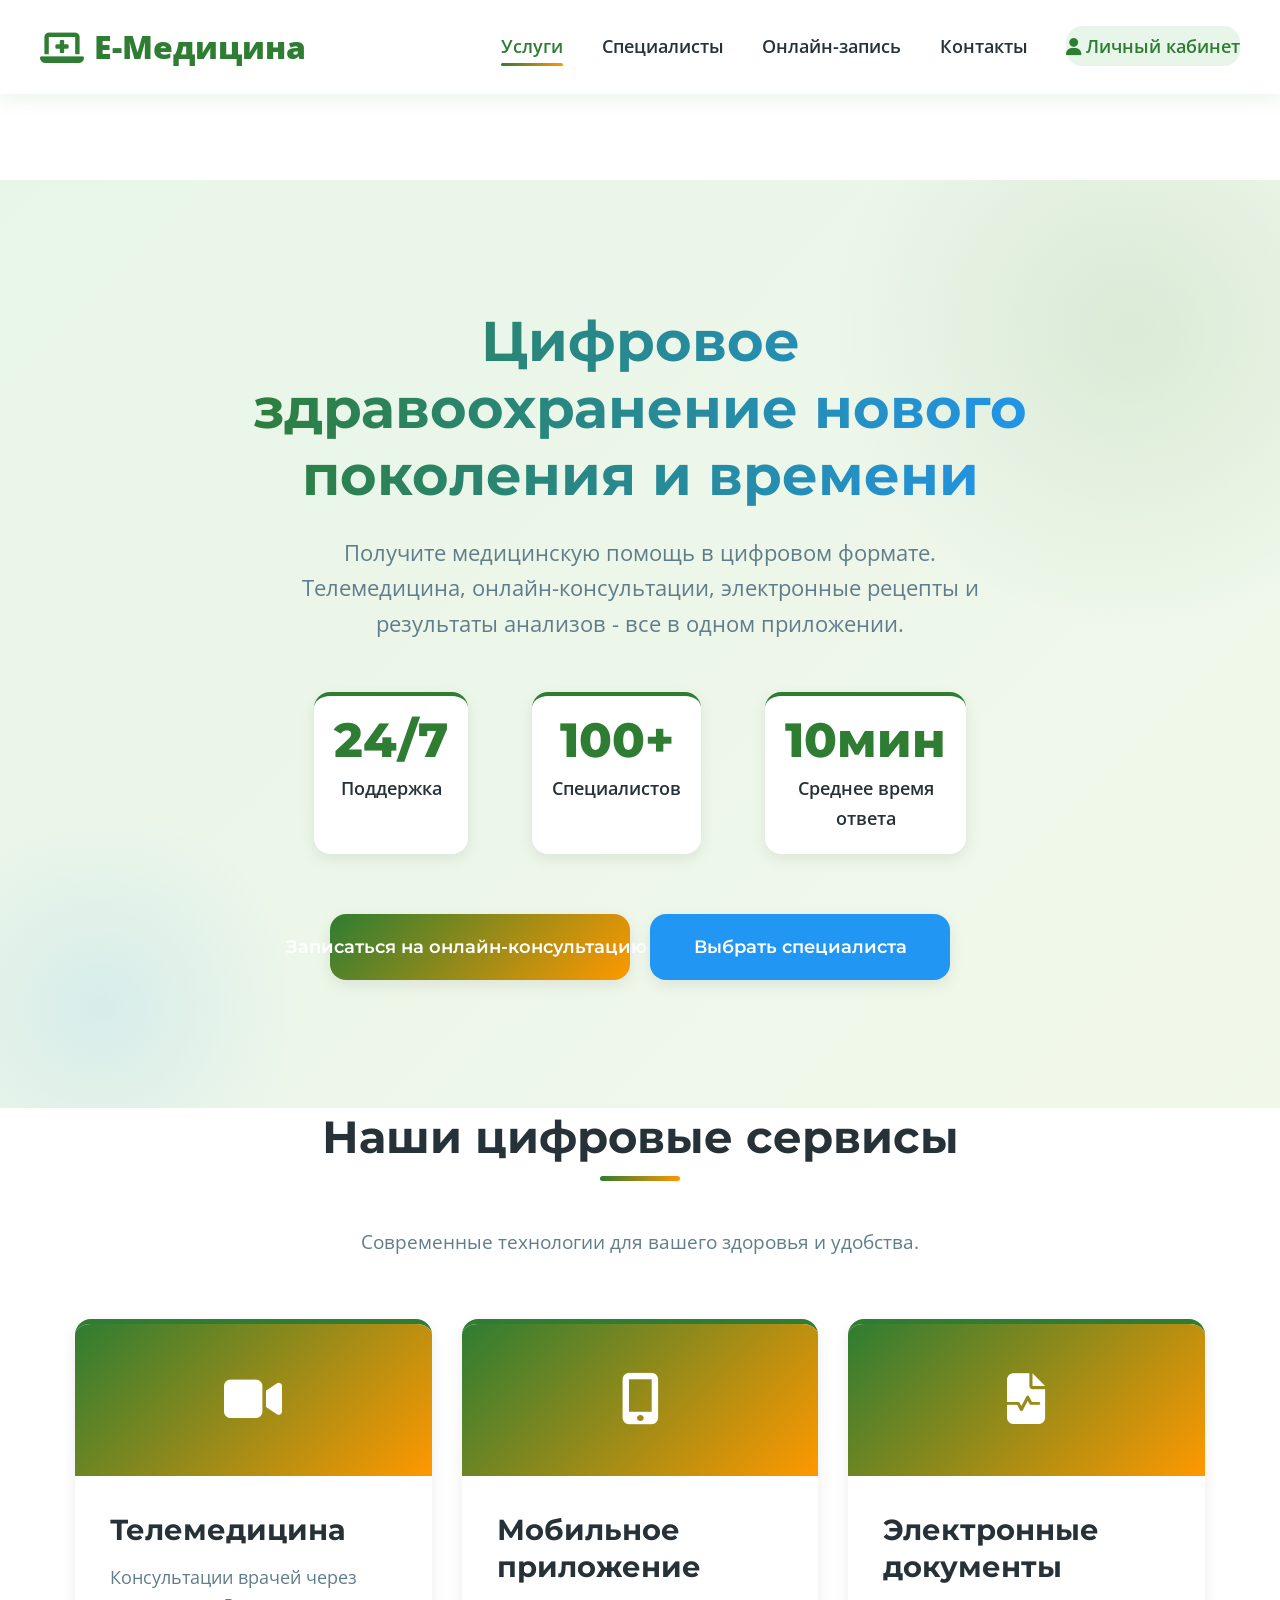
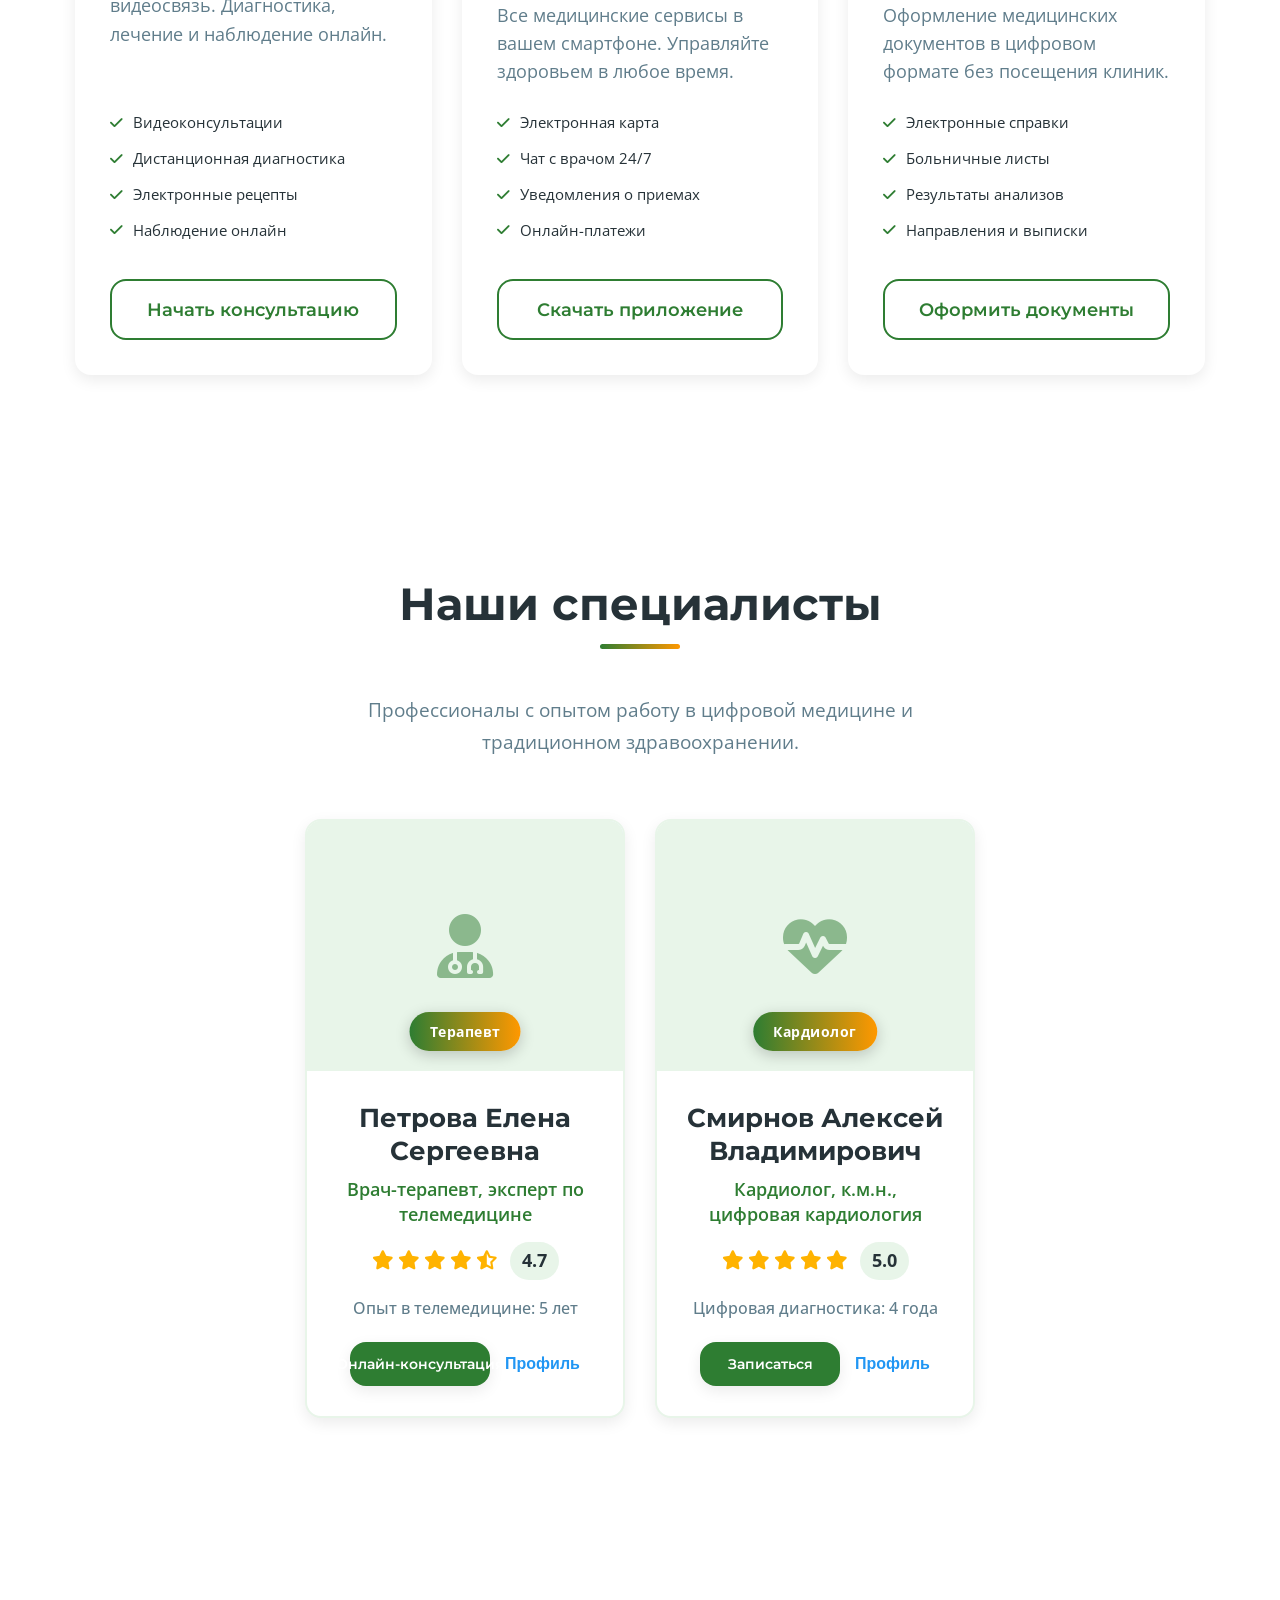
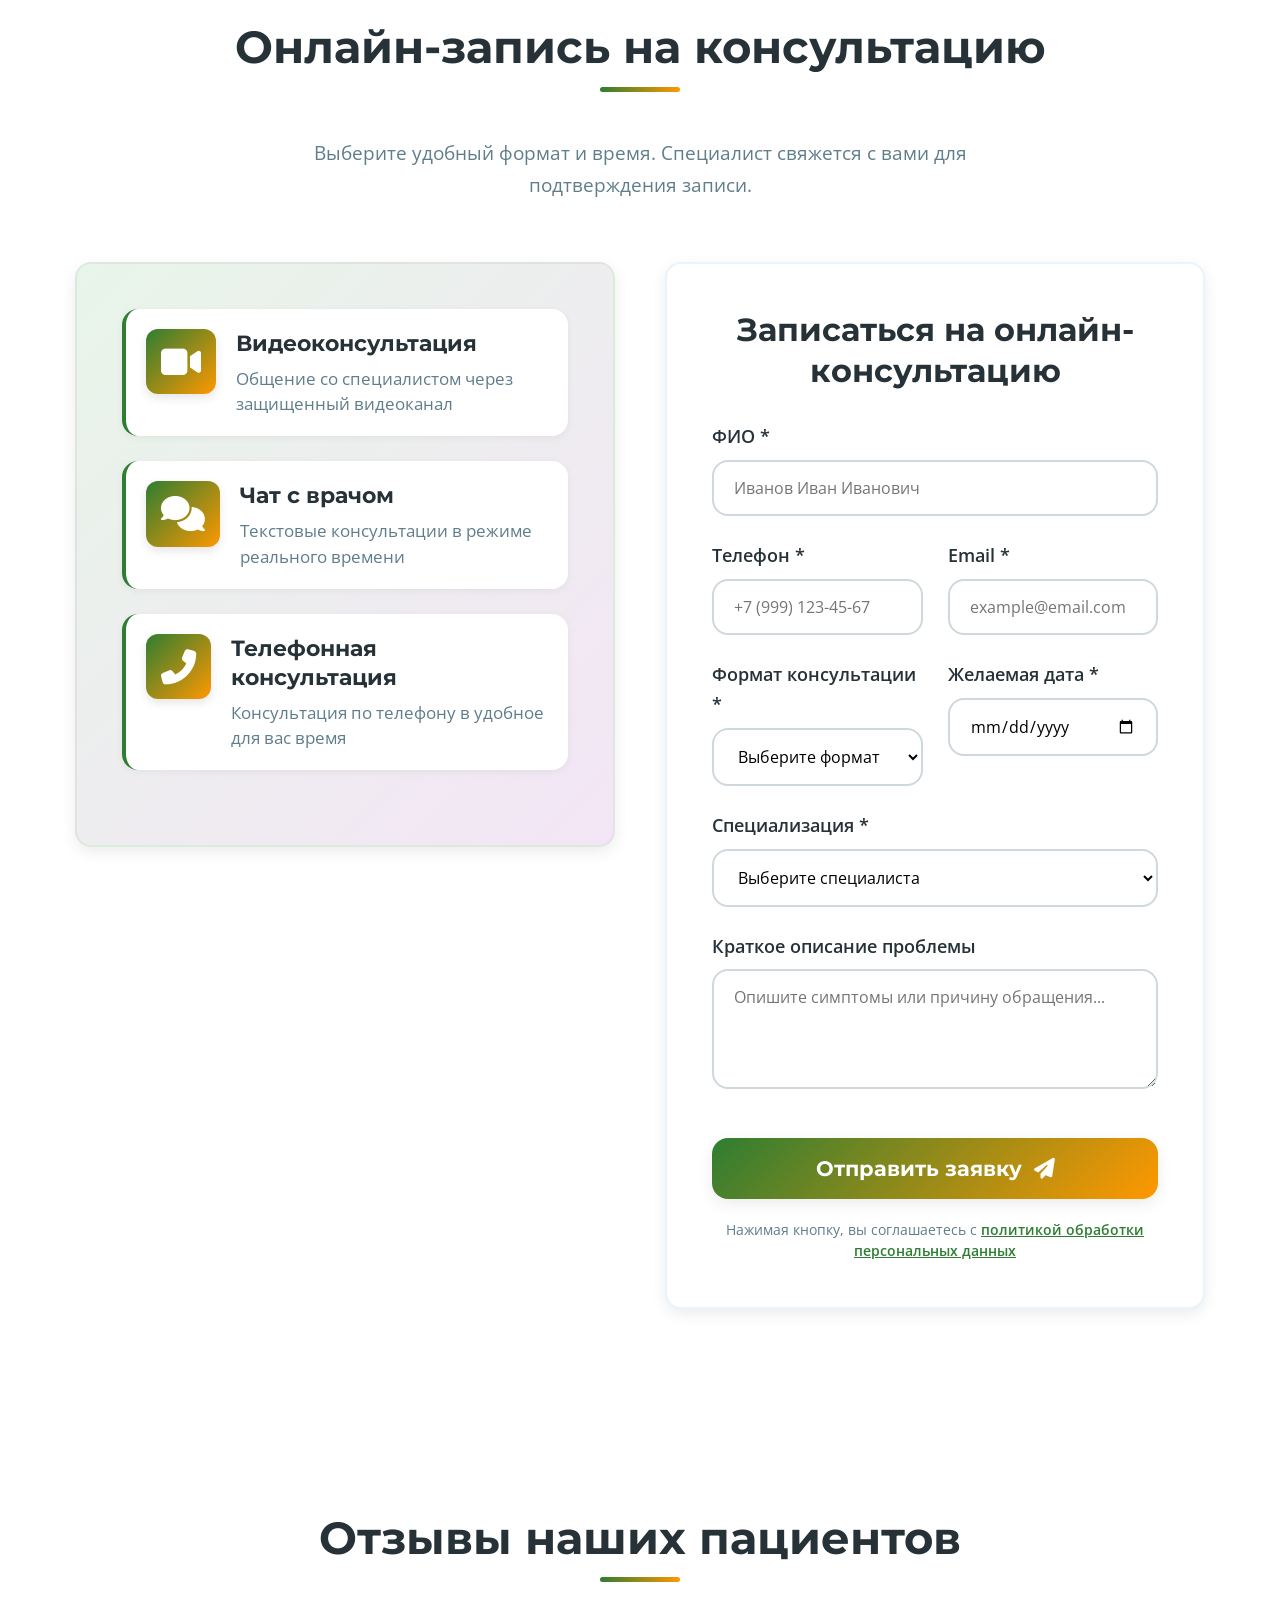
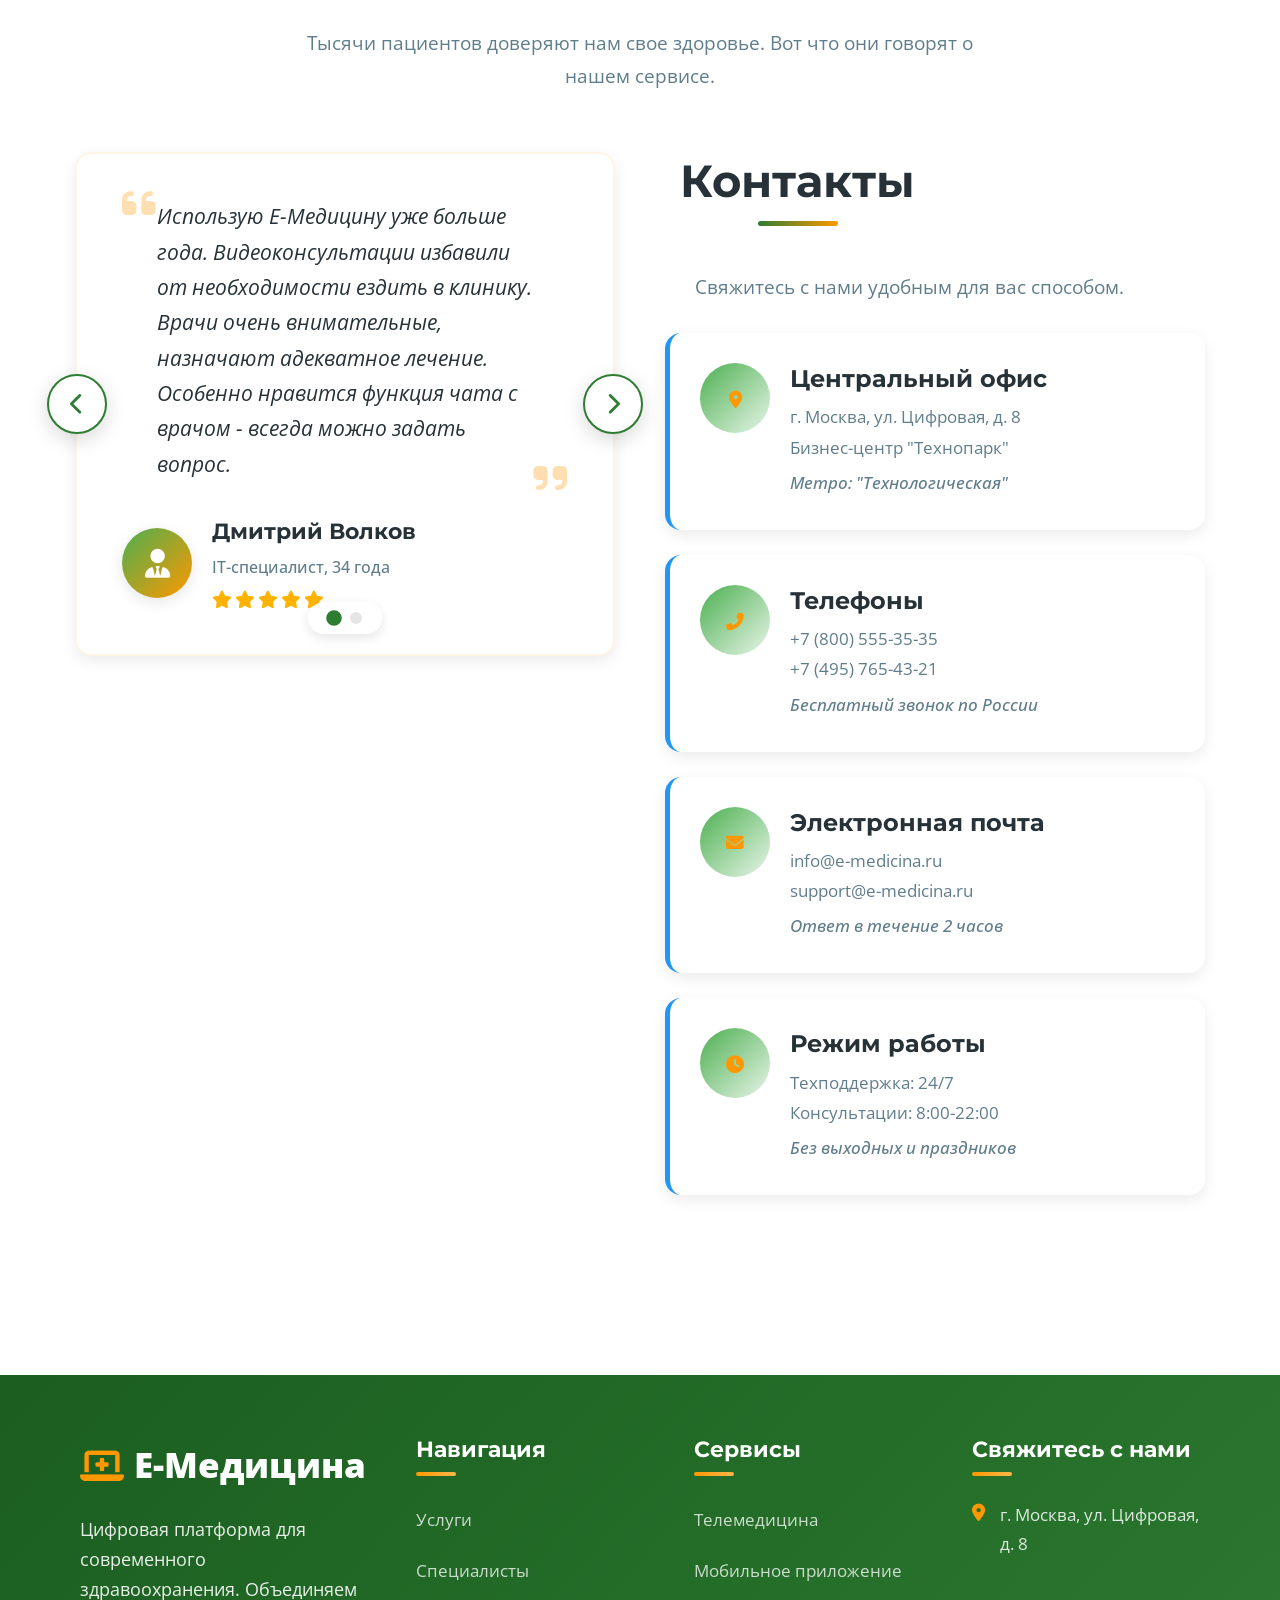
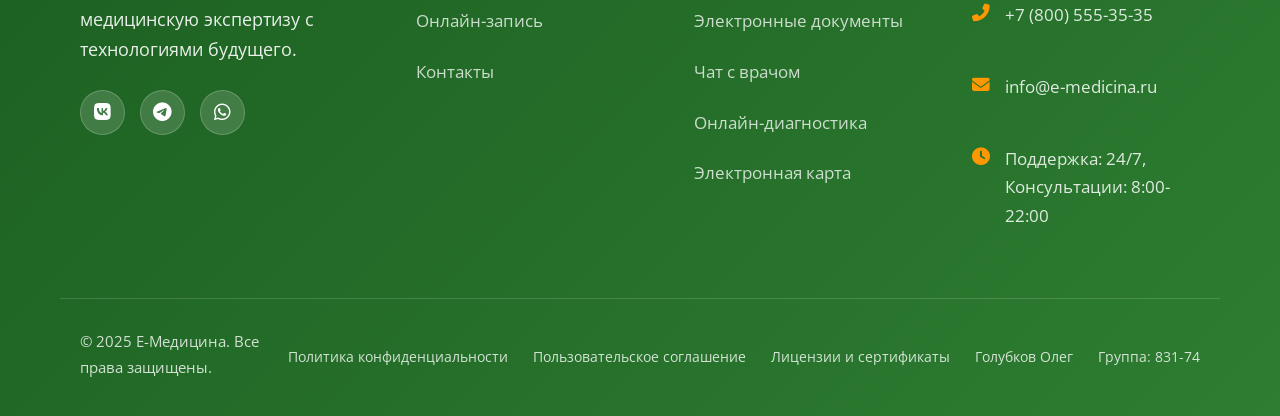
==== commit 9d0dc9f5: "Обновление для лабораторной работы" ====
--- a/MEDICINE/index.html
+++ b/MEDICINE/index.html
@@ -1,5 +1,6 @@
 <!DOCTYPE html>
 <html lang="ru">
+
 <head>
     <meta charset="UTF-8">
     <meta name="viewport" content="width=device-width, initial-scale=1.0">
@@ -8,8 +9,11 @@
     <link rel="stylesheet" href="style.css">
     <link rel="preconnect" href="https://fonts.googleapis.com">
     <link rel="preconnect" href="https://fonts.gstatic.com" crossorigin>
-    <link href="https://fonts.googleapis.com/css2?family=Montserrat:wght@400;500;600;700&family=Open+Sans:wght@300;400;500;600&display=swap" rel="stylesheet">
+    <link
+        href="https://fonts.googleapis.com/css2?family=Montserrat:wght@400;500;600;700&family=Open+Sans:wght@300;400;500;600&display=swap"
+        rel="stylesheet">
 </head>
+
 <body>
     <!-- Шапка сайта -->
     <header>
@@ -41,8 +45,9 @@
             <div class="hero">
                 <div class="container">
                     <div class="hero-content">
-                        <h1>Цифровое здравоохранение нового поколения</h1>
-                        <p class="hero-subtitle">Получите медицинскую помощь в цифровом формате. Телемедицина, онлайн-консультации, электронные рецепты и результаты анализов - все в одном приложении.</p>
+                        <h1>Цифровое здравоохранение нового поколения и времени</h1>
+                        <p class="hero-subtitle">Получите медицинскую помощь в цифровом формате. Телемедицина,
+                            онлайн-консультации, электронные рецепты и результаты анализов - все в одном приложении.</p>
 
                         <div class="hero-stats">
                             <div class="stat">
@@ -60,7 +65,8 @@
                         </div>
 
                         <div class="hero-buttons">
-                            <a href="#appointment" class="btn btn-primary scroll-link">Записаться на онлайн-консультацию <i class="fas fa-arrow-right"></i></a>
+                            <a href="#appointment" class="btn btn-primary scroll-link">Записаться на онлайн-консультацию
+                                <i class="fas fa-arrow-right"></i></a>
                             <a href="#doctors" class="btn btn-secondary scroll-link">Выбрать специалиста</a>
                         </div>
                     </div>
@@ -129,80 +135,78 @@
         </section>
 
         <!-- Врачи -->
-    <section id="doctors" class="page-section">
-    <div class="container">
-        <div class="section-title">
-            <h2>Наши специалисты</h2>
-            <p>Профессионалы с опытом работу в цифровой медицине и традиционном здравоохранении.</p>
-        </div>
-
-        <div class="doctors-grid">
-            <!-- Карточка первого врача -->
-            <div class="doctor-card">
-                <div class="doctor-img">
-                    <!-- Основное изображение -->
-                    <img src="https://images.unsplash.com/photo-1559839734-2b71ea197ec2?ixlib=rb-4.0.3&ixid=M3wxMjA3fDB8MHxwaG90by1wYWdlfHx8fGVufDB8fHx8fA%3D%3D&auto=format&fit=crop&w=600&q=80"
-                         alt="Петрова Елена Сергеевна - врач-терапевт"
-                         loading="lazy"
-                         onerror="this.style.display='none'; this.nextElementSibling.style.display='flex';">
-                    <div class="img-placeholder">
-                        <i class="fas fa-user-md"></i>
-                    </div>
-                    <div class="doctor-badge">Терапевт</div>
-                </div>
-                <div class="doctor-info">
-                    <h3>Петрова Елена Сергеевна</h3>
-                    <p class="doctor-specialty">Врач-терапевт, эксперт по телемедицине</p>
-                    <div class="doctor-rating">
-                        <i class="fas fa-star"></i>
-                        <i class="fas fa-star"></i>
-                        <i class="fas fa-star"></i>
-                        <i class="fas fa-star"></i>
-                        <i class="fas fa-star-half-alt"></i>
-                        <span class="rating-value">4.7</span>
-                    </div>
-                    <p class="doctor-exp">Опыт в телемедицине: 5 лет</p>
-                    <div class="doctor-actions">
-                        <a href="#appointment" class="btn btn-small scroll-link">Онлайн-консультация</a>
-                        <button class="btn-text">Профиль</button>
+        <section id="doctors" class="page-section">
+            <div class="container">
+                <div class="section-title">
+                    <h2>Наши специалисты</h2>
+                    <p>Профессионалы с опытом работу в цифровой медицине и традиционном здравоохранении.</p>
+                </div>
+
+                <div class="doctors-grid">
+                    <!-- Карточка первого врача -->
+                    <div class="doctor-card">
+                        <div class="doctor-img">
+                            <!-- Основное изображение -->
+                            <img src="https://images.unsplash.com/photo-1559839734-2b71ea197ec2?ixlib=rb-4.0.3&ixid=M3wxMjA3fDB8MHxwaG90by1wYWdlfHx8fGVufDB8fHx8fA%3D%3D&auto=format&fit=crop&w=600&q=80"
+                                alt="Петрова Елена Сергеевна - врач-терапевт" loading="lazy"
+                                onerror="this.style.display='none'; this.nextElementSibling.style.display='flex';">
+                            <div class="img-placeholder">
+                                <i class="fas fa-user-md"></i>
+                            </div>
+                            <div class="doctor-badge">Терапевт</div>
+                        </div>
+                        <div class="doctor-info">
+                            <h3>Петрова Елена Сергеевна</h3>
+                            <p class="doctor-specialty">Врач-терапевт, эксперт по телемедицине</p>
+                            <div class="doctor-rating">
+                                <i class="fas fa-star"></i>
+                                <i class="fas fa-star"></i>
+                                <i class="fas fa-star"></i>
+                                <i class="fas fa-star"></i>
+                                <i class="fas fa-star-half-alt"></i>
+                                <span class="rating-value">4.7</span>
+                            </div>
+                            <p class="doctor-exp">Опыт в телемедицине: 5 лет</p>
+                            <div class="doctor-actions">
+                                <a href="#appointment" class="btn btn-small scroll-link">Онлайн-консультация</a>
+                                <button class="btn-text">Профиль</button>
+                            </div>
+                        </div>
+                    </div>
+
+                    <!-- Карточка второго врача -->
+                    <div class="doctor-card">
+                        <div class="doctor-img">
+                            <!-- Основное изображение -->
+                            <img src="https://images.unsplash.com/photo-1537368910025-700350fe46c7?ixlib=rb-4.0.3&ixid=M3wxMjA3fDB8MHxwaG90by1wYWdlfHx8fGVufDB8fHx8fA%3D%3D&auto=format&fit=crop&w=600&q=80"
+                                alt="Смирнов Алексей Владимирович - кардиолог" loading="lazy"
+                                onerror="this.style.display='none'; this.nextElementSibling.style.display='flex';">
+                            <div class="img-placeholder">
+                                <i class="fas fa-heartbeat"></i>
+                            </div>
+                            <div class="doctor-badge">Кардиолог</div>
+                        </div>
+                        <div class="doctor-info">
+                            <h3>Смирнов Алексей Владимирович</h3>
+                            <p class="doctor-specialty">Кардиолог, к.м.н., цифровая кардиология</p>
+                            <div class="doctor-rating">
+                                <i class="fas fa-star"></i>
+                                <i class="fas fa-star"></i>
+                                <i class="fas fa-star"></i>
+                                <i class="fas fa-star"></i>
+                                <i class="fas fa-star"></i>
+                                <span class="rating-value">5.0</span>
+                            </div>
+                            <p class="doctor-exp">Цифровая диагностика: 4 года</p>
+                            <div class="doctor-actions">
+                                <a href="#appointment" class="btn btn-small scroll-link">Записаться</a>
+                                <button class="btn-text">Профиль</button>
+                            </div>
+                        </div>
                     </div>
                 </div>
             </div>
-
-            <!-- Карточка второго врача -->
-            <div class="doctor-card">
-                <div class="doctor-img">
-                    <!-- Основное изображение -->
-                    <img src="https://images.unsplash.com/photo-1537368910025-700350fe46c7?ixlib=rb-4.0.3&ixid=M3wxMjA3fDB8MHxwaG90by1wYWdlfHx8fGVufDB8fHx8fA%3D%3D&auto=format&fit=crop&w=600&q=80"
-                         alt="Смирнов Алексей Владимирович - кардиолог"
-                         loading="lazy"
-                         onerror="this.style.display='none'; this.nextElementSibling.style.display='flex';">
-                    <div class="img-placeholder">
-                        <i class="fas fa-heartbeat"></i>
-                    </div>
-                    <div class="doctor-badge">Кардиолог</div>
-                </div>
-                <div class="doctor-info">
-                    <h3>Смирнов Алексей Владимирович</h3>
-                    <p class="doctor-specialty">Кардиолог, к.м.н., цифровая кардиология</p>
-                    <div class="doctor-rating">
-                        <i class="fas fa-star"></i>
-                        <i class="fas fa-star"></i>
-                        <i class="fas fa-star"></i>
-                        <i class="fas fa-star"></i>
-                        <i class="fas fa-star"></i>
-                        <span class="rating-value">5.0</span>
-                    </div>
-                    <p class="doctor-exp">Цифровая диагностика: 4 года</p>
-                    <div class="doctor-actions">
-                        <a href="#appointment" class="btn btn-small scroll-link">Записаться</a>
-                        <button class="btn-text">Профиль</button>
-                    </div>
-                </div>
-            </div>
-        </div>
-    </div>
-</section>
+        </section>
 
         <!-- Запись онлайн -->
         <section id="appointment" class="page-section">
@@ -292,11 +296,14 @@
 
                             <div class="form-group">
                                 <label for="message">Краткое описание проблемы</label>
-                                <textarea id="message" placeholder="Опишите симптомы или причину обращения..."></textarea>
-                            </div>
-
-                            <button type="submit" class="btn btn-primary submit-btn">Отправить заявку <i class="fas fa-paper-plane"></i></button>
-                            <p class="form-note">Нажимая кнопку, вы соглашаетесь с <a href="#">политикой обработки персональных данных</a></p>
+                                <textarea id="message"
+                                    placeholder="Опишите симптомы или причину обращения..."></textarea>
+                            </div>
+
+                            <button type="submit" class="btn btn-primary submit-btn">Отправить заявку <i
+                                    class="fas fa-paper-plane"></i></button>
+                            <p class="form-note">Нажимая кнопку, вы соглашаетесь с <a href="#">политикой обработки
+                                    персональных данных</a></p>
                         </form>
                     </div>
                 </div>
@@ -320,7 +327,10 @@
                                     <div class="testimonial-content">
                                         <div class="testimonial-text">
                                             <i class="fas fa-quote-left quote-icon"></i>
-                                            <p>Использую E-Медицину уже больше года. Видеоконсультации избавили от необходимости ездить в клинику. Врачи очень внимательные, назначают адекватное лечение. Особенно нравится функция чата с врачом - всегда можно задать вопрос.</p>
+                                            <p>Использую E-Медицину уже больше года. Видеоконсультации избавили от
+                                                необходимости ездить в клинику. Врачи очень внимательные, назначают
+                                                адекватное лечение. Особенно нравится функция чата с врачом - всегда
+                                                можно задать вопрос.</p>
                                             <i class="fas fa-quote-right quote-icon"></i>
                                         </div>
                                         <div class="testimonial-author">
@@ -347,7 +357,10 @@
                                     <div class="testimonial-content">
                                         <div class="testimonial-text">
                                             <i class="fas fa-quote-left quote-icon"></i>
-                                            <p>Как маме двоих детей очень удобно получать консультации онлайн. Не нужно вести детей в поликлинику. Врачи внимательные, назначают лечение, выписывают электронные рецепты. Оформление справок в садик занимает 10 минут вместо 2 часов!</p>
+                                            <p>Как маме двоих детей очень удобно получать консультации онлайн. Не нужно
+                                                вести детей в поликлинику. Врачи внимательные, назначают лечение,
+                                                выписывают электронные рецепты. Оформление справок в садик занимает 10
+                                                минут вместо 2 часов!</p>
                                             <i class="fas fa-quote-right quote-icon"></i>
                                         </div>
                                         <div class="testimonial-author">
@@ -456,7 +469,8 @@
                         <i class="fas fa-laptop-medical"></i>
                         <span>E-Медицина</span>
                     </a>
-                    <p>Цифровая платформа для современного здравоохранения. Объединяем медицинскую экспертизу с технологиями будущего.</p>
+                    <p>Цифровая платформа для современного здравоохранения. Объединяем медицинскую экспертизу с
+                        технологиями будущего.</p>
                     <div class="social-links">
                         <a href="#"><i class="fab fa-vk"></i></a>
                         <a href="#"><i class="fab fa-telegram"></i></a>
@@ -527,28 +541,28 @@
 
     <script>
         // Навигация по якорям
-        document.addEventListener('DOMContentLoaded', function() {
+        document.addEventListener('DOMContentLoaded', function () {
             // Все ссылки для навигации
             const navLinks = document.querySelectorAll('.nav-link, .scroll-link, .footer-link');
             const sections = document.querySelectorAll('.page-section');
-            
+
             // Функция для плавной прокрутки к элементу
             function scrollToSection(elementId) {
                 const element = document.getElementById(elementId);
                 if (element) {
                     const headerHeight = document.querySelector('header').offsetHeight;
                     const elementPosition = element.offsetTop - headerHeight;
-                    
+
                     window.scrollTo({
                         top: elementPosition,
                         behavior: 'smooth'
                     });
-                    
+
                     // Обновляем активную ссылку в навигации
                     updateActiveNavLink(elementId);
                 }
             }
-            
+
             // Функция обновления активной ссылки в навигации
             function updateActiveNavLink(sectionId) {
                 document.querySelectorAll('.nav-link').forEach(link => {
@@ -558,10 +572,10 @@
                     }
                 });
             }
-            
+
             // Обработчики для навигационных ссылок
             navLinks.forEach(link => {
-                link.addEventListener('click', function(e) {
+                link.addEventListener('click', function (e) {
                     e.preventDefault();
                     const targetId = this.getAttribute('href').substring(1);
                     if (targetId) {
@@ -569,35 +583,35 @@
                     }
                 });
             });
-            
+
             // Обработчик для логотипа (прокрутка наверх)
             function scrollToTop() {
                 window.scrollTo({
                     top: 0,
                     behavior: 'smooth'
                 });
-                
+
                 // Обновляем активную ссылку
                 document.querySelectorAll('.nav-link').forEach(link => {
                     link.classList.remove('active');
                 });
                 document.querySelector('.nav-link[href="#home-services"]').classList.add('active');
             }
-            
+
             // Наблюдатель за скроллом для обновления активной ссылки
             function updateActiveLinkOnScroll() {
                 let currentSection = '';
                 const headerHeight = document.querySelector('header').offsetHeight;
-                
+
                 sections.forEach(section => {
                     const sectionTop = section.offsetTop - headerHeight - 100;
                     const sectionHeight = section.offsetHeight;
-                    
+
                     if (window.scrollY >= sectionTop && window.scrollY < sectionTop + sectionHeight) {
                         currentSection = section.getAttribute('id');
                     }
                 });
-                
+
                 if (currentSection) {
                     updateActiveNavLink(currentSection);
                 } else if (window.scrollY < 100) {
@@ -607,19 +621,19 @@
                     document.querySelector('.nav-link[href="#home-services"]').classList.add('active');
                 }
             }
-            
+
             // Инициализация наблюдателя за скроллом
             window.addEventListener('scroll', updateActiveLinkOnScroll);
-            
+
             // Мобильное меню
             const mobileMenuBtn = document.querySelector('.mobile-menu-btn');
             const navLinksContainer = document.querySelector('.nav-links');
-            
+
             if (mobileMenuBtn) {
-                mobileMenuBtn.addEventListener('click', function() {
-                    navLinksContainer.style.display = 
+                mobileMenuBtn.addEventListener('click', function () {
+                    navLinksContainer.style.display =
                         navLinksContainer.style.display === 'flex' ? 'none' : 'flex';
-                    
+
                     if (navLinksContainer.style.display === 'flex') {
                         navLinksContainer.style.flexDirection = 'column';
                         navLinksContainer.style.position = 'absolute';
@@ -633,7 +647,7 @@
                     }
                 });
             }
-            
+
             // Слайдер отзывов
             const slides = document.querySelectorAll('.testimonial-slide');
             const indicators = document.querySelectorAll('.indicator');
@@ -641,91 +655,91 @@
             const nextBtn = document.querySelector('.next-btn');
             let currentSlide = 0;
             let slideInterval;
-            
+
             // Функция показа слайда
             function showSlide(index) {
                 // Скрываем все слайды
                 slides.forEach(slide => {
                     slide.classList.remove('active');
                 });
-                
+
                 // Убираем активный класс со всех индикаторов
                 indicators.forEach(indicator => {
                     indicator.classList.remove('active');
                 });
-                
+
                 // Показываем текущий слайд и активируем соответствующий индикатор
                 slides[index].classList.add('active');
                 indicators[index].classList.add('active');
-                
+
                 currentSlide = index;
             }
-            
+
             // Функция следующего слайда
             function nextSlide() {
                 let nextIndex = (currentSlide + 1) % slides.length;
                 showSlide(nextIndex);
             }
-            
+
             // Функция предыдущего слайда
             function prevSlide() {
                 let prevIndex = (currentSlide - 1 + slides.length) % slides.length;
                 showSlide(prevIndex);
             }
-            
+
             // Автопереключение слайдов каждые 5 секунд
             function startAutoSlide() {
                 slideInterval = setInterval(nextSlide, 5000);
             }
-            
+
             // Остановка автопереключения
             function stopAutoSlide() {
                 clearInterval(slideInterval);
             }
-            
+
             // Назначаем обработчики событий
             if (nextBtn && prevBtn) {
-                nextBtn.addEventListener('click', function() {
+                nextBtn.addEventListener('click', function () {
                     nextSlide();
                     stopAutoSlide();
                     startAutoSlide();
                 });
-                
-                prevBtn.addEventListener('click', function() {
+
+                prevBtn.addEventListener('click', function () {
                     prevSlide();
                     stopAutoSlide();
                     startAutoSlide();
                 });
-                
+
                 // Обработчики для индикаторов
                 indicators.forEach((indicator, index) => {
-                    indicator.addEventListener('click', function() {
+                    indicator.addEventListener('click', function () {
                         showSlide(index);
                         stopAutoSlide();
                         startAutoSlide();
                     });
                 });
-                
+
                 // Останавливаем автопрокрутку при наведении на слайдер
                 const slider = document.querySelector('.testimonials-slider');
                 slider.addEventListener('mouseenter', stopAutoSlide);
                 slider.addEventListener('mouseleave', startAutoSlide);
-                
+
                 // Запускаем автопрокрутку при загрузке страницы
                 startAutoSlide();
             }
-            
+
             // Инициализация активной ссылки при загрузке
             updateActiveLinkOnScroll();
         });
-        
+
         // Глобальная функция для прокрутки наверх
-        window.scrollToTop = function() {
+        window.scrollToTop = function () {
             window.scrollTo({
                 top: 0,
                 behavior: 'smooth'
             });
-            
+
             // Обновляем активную ссылку
             document.querySelectorAll('.nav-link').forEach(link => {
                 link.classList.remove('active');
@@ -734,4 +748,5 @@
         };
     </script>
 </body>
+
 </html>
